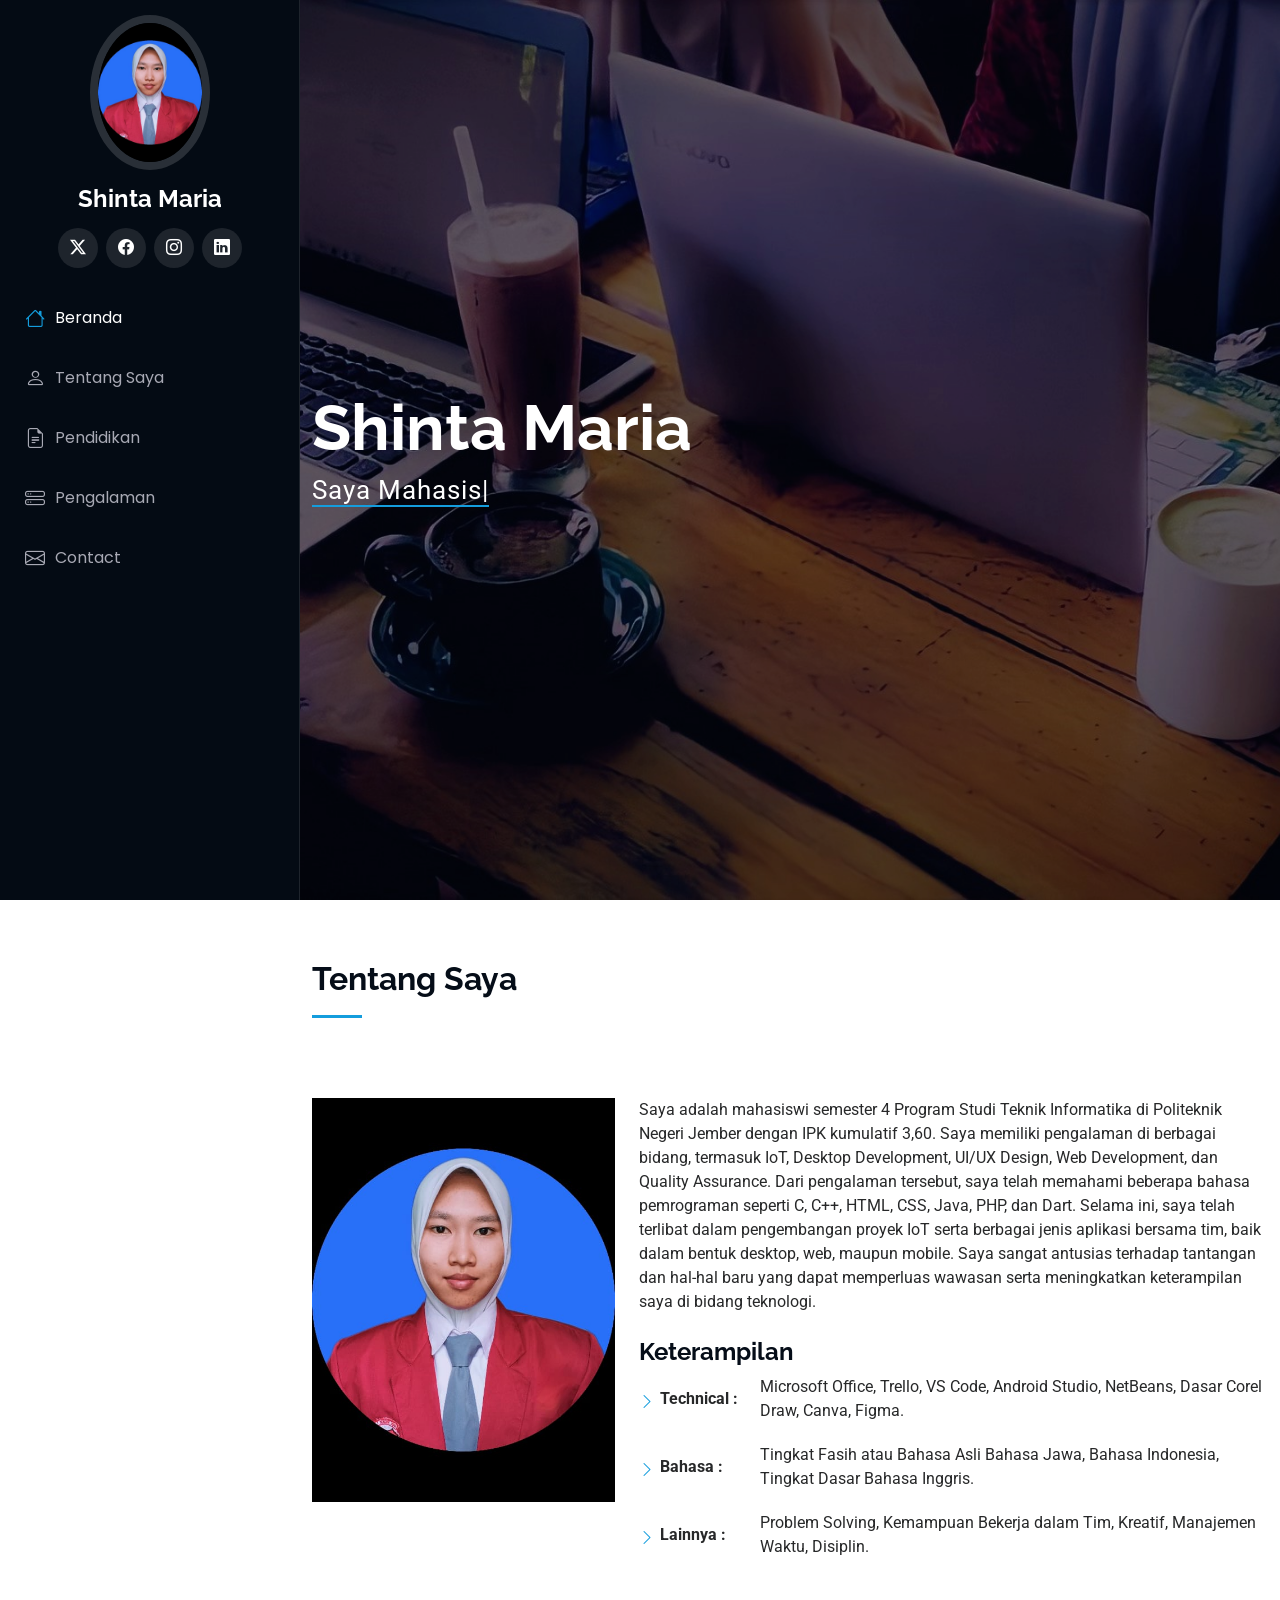
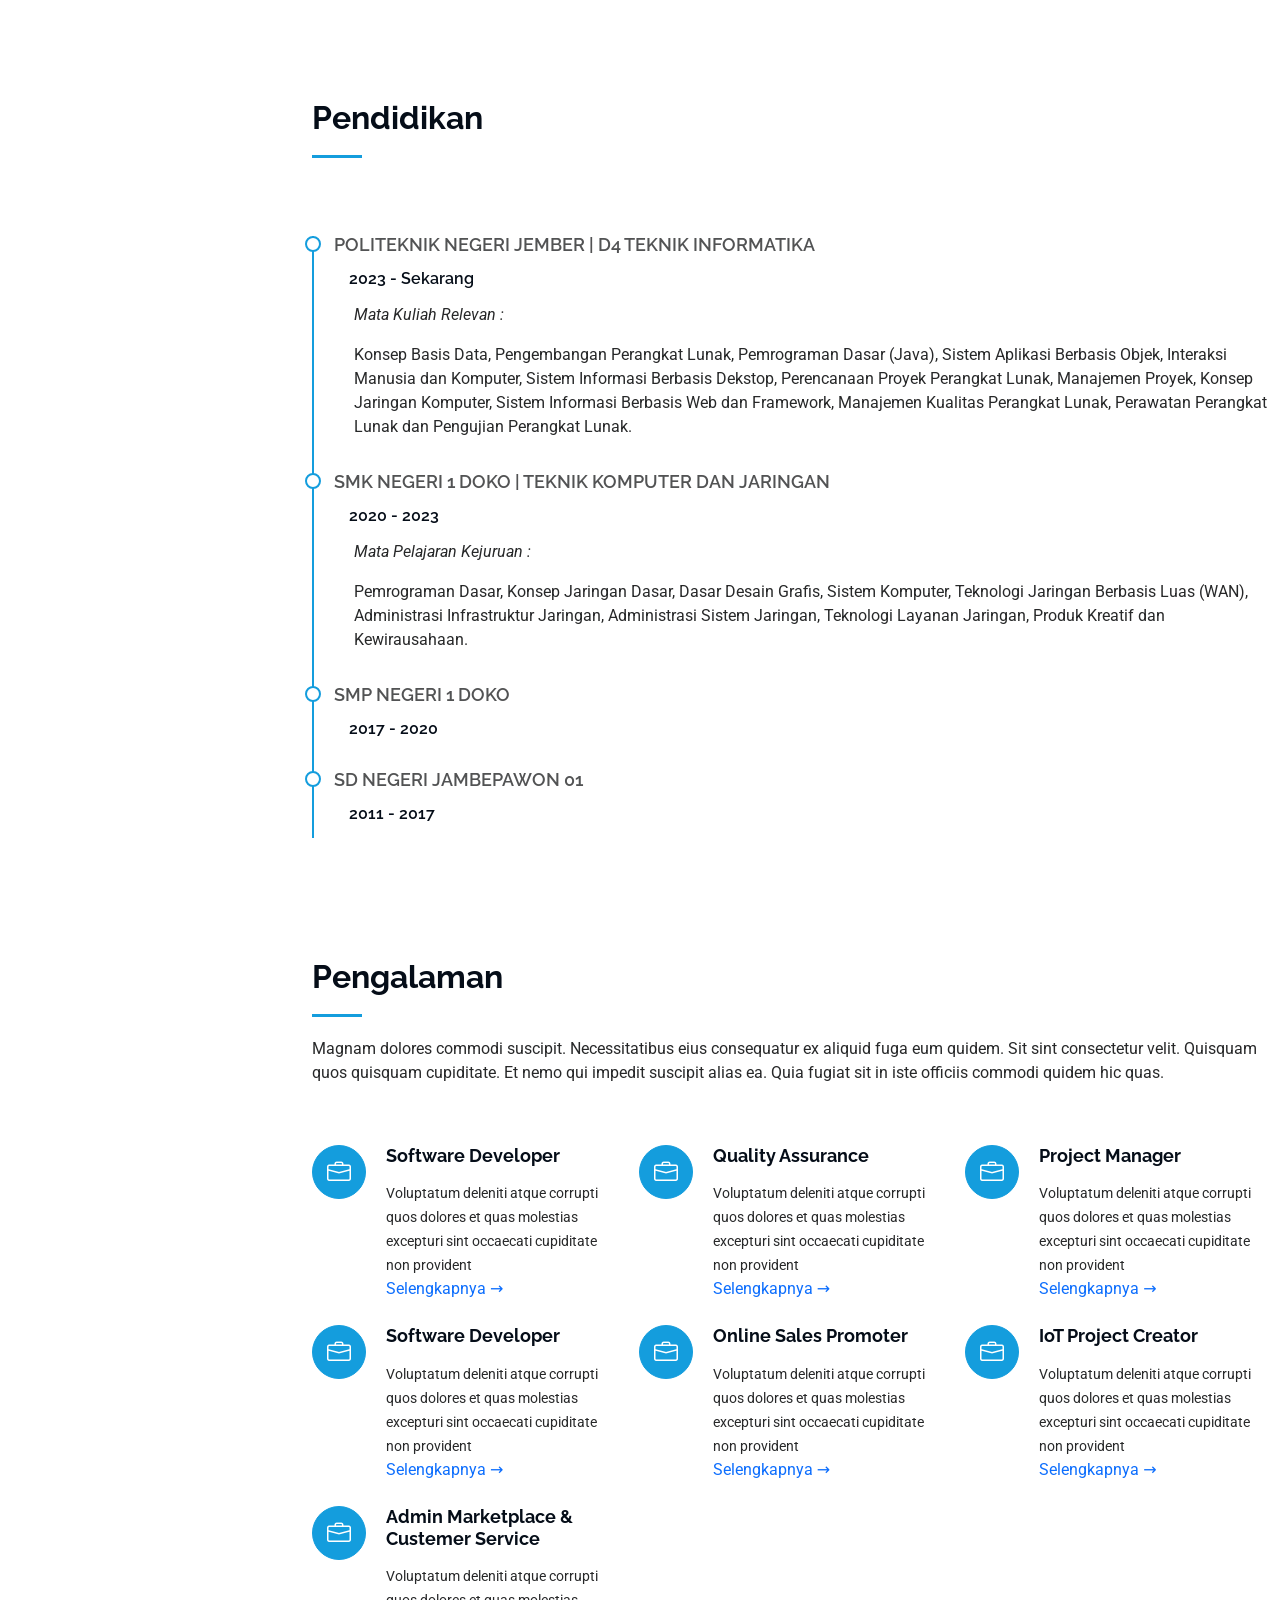
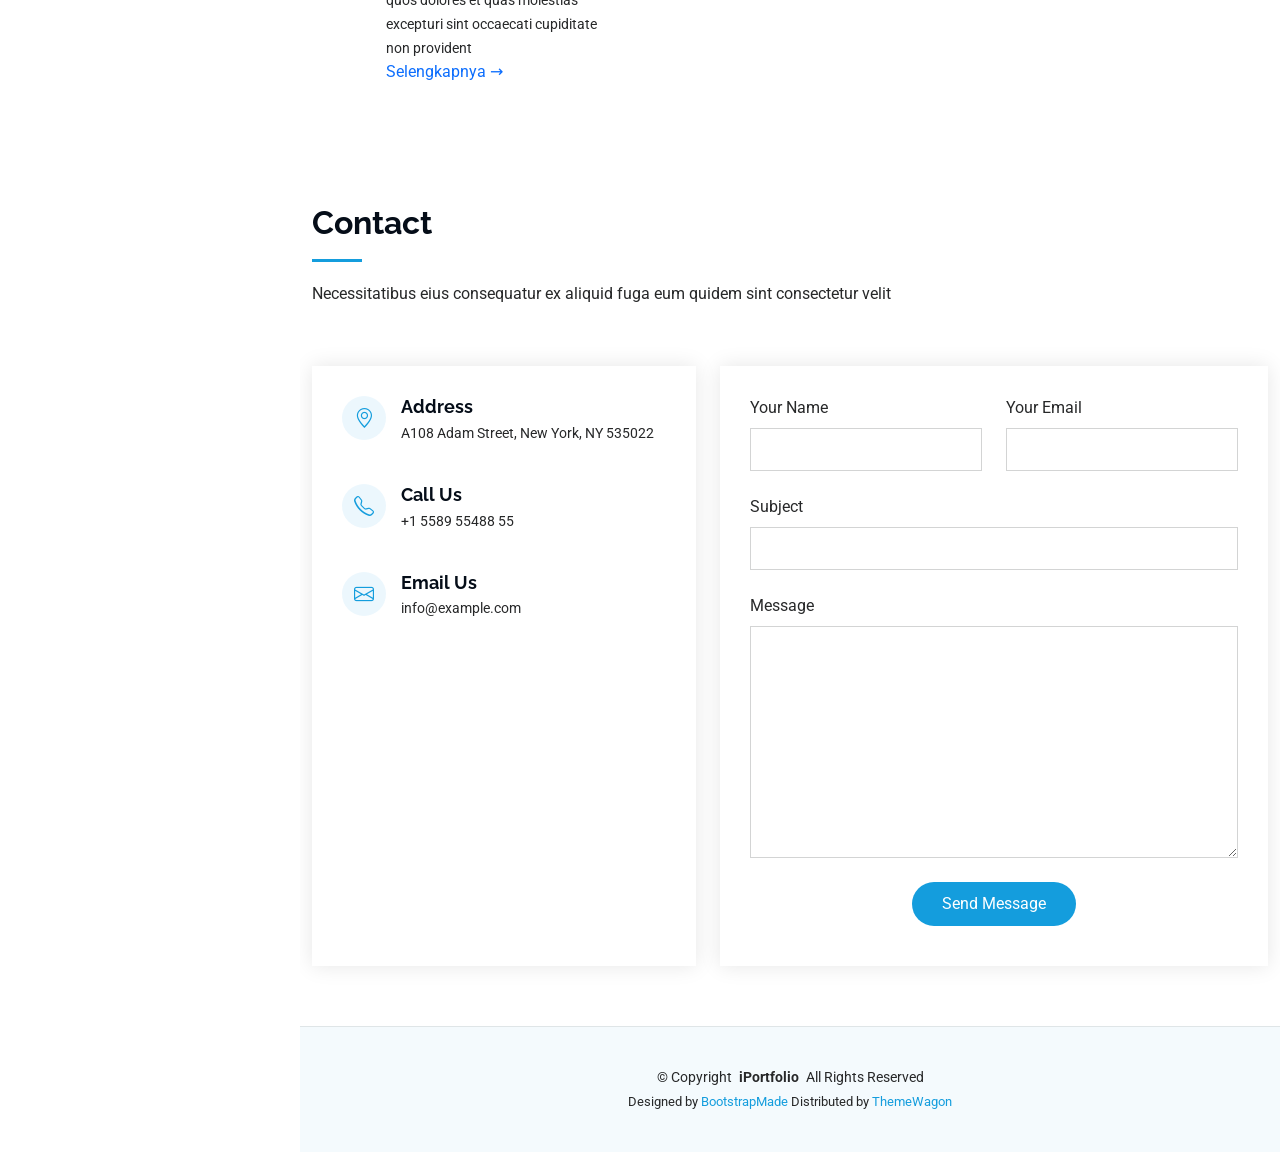
==== Portofolio_Shinta/index.html @ 15a9dd3b "1" ====
<!DOCTYPE html>
<html lang="en">

<head>
  <meta charset="utf-8">
  <meta content="width=device-width, initial-scale=1.0" name="viewport">
  <title>Index - iPortfolio Bootstrap Template</title>
  <meta content="" name="description">
  <meta content="" name="keywords">

  <!-- Favicons -->
  <link href="assets/img/favicon.png" rel="icon">
  <link href="assets/img/apple-touch-icon.png" rel="apple-touch-icon">

  <!-- Fonts -->
  <link href="https://fonts.googleapis.com" rel="preconnect">
  <link href="https://fonts.gstatic.com" rel="preconnect" crossorigin>
  <link href="https://fonts.googleapis.com/css2?family=Roboto:ital,wght@0,100;0,300;0,400;0,500;0,700;0,900;1,100;1,300;1,400;1,500;1,700;1,900&family=Poppins:ital,wght@0,100;0,200;0,300;0,400;0,500;0,600;0,700;0,800;0,900;1,100;1,200;1,300;1,400;1,500;1,600;1,700;1,800;1,900&family=Raleway:ital,wght@0,100;0,200;0,300;0,400;0,500;0,600;0,700;0,800;0,900;1,100;1,200;1,300;1,400;1,500;1,600;1,700;1,800;1,900&display=swap" rel="stylesheet">

  <!-- Vendor CSS Files -->
  <link href="assets/vendor/bootstrap/css/bootstrap.min.css" rel="stylesheet">
  <link href="assets/vendor/bootstrap-icons/bootstrap-icons.css" rel="stylesheet">
  <link href="assets/vendor/aos/aos.css" rel="stylesheet">
  <link href="assets/vendor/glightbox/css/glightbox.min.css" rel="stylesheet">
  <link href="assets/vendor/swiper/swiper-bundle.min.css" rel="stylesheet">

  <!-- Main CSS File -->
  <link href="assets/css/main.css" rel="stylesheet">

  <!-- =======================================================
  * Template Name: iPortfolio
  * Template URL: https://bootstrapmade.com/iportfolio-bootstrap-portfolio-websites-template/
  * Updated: Jun 29 2024 with Bootstrap v5.3.3
  * Author: BootstrapMade.com
  * License: https://bootstrapmade.com/license/
  ======================================================== -->
</head>

<body class="index-page">

  <header id="header" class="header dark-background d-flex flex-column">
    <i class="header-toggle d-xl-none bi bi-list"></i>

    <div class="profile-img">
      <img src="assets/img/profil.jpg" alt="" class="img-fluid rounded-circle">
    </div>

    <a href="index.html" class="logo d-flex align-items-center justify-content-center">
      <!-- Uncomment the line below if you also wish to use an image logo -->
      <!-- <img src="assets/img/logo.png" alt=""> -->
      <h1 class="sitename">Shinta Maria</h1>
    </a>

    <div class="social-links text-center">
      <a href="#" class="twitter"><i class="bi bi-twitter-x"></i></a>
      <a href="#" class="facebook"><i class="bi bi-facebook"></i></a>
      <a href="#" class="instagram"><i class="bi bi-instagram"></i></a>
      <!-- <a href="#" class="google-plus"><i class="bi bi-skype"></i></a> -->
      <a href="#" class="linkedin"><i class="bi bi-linkedin"></i></a>
    </div>

    <nav id="navmenu" class="navmenu">
      <ul>
        <li><a href="#hero" class="active"><i class="bi bi-house navicon"></i>Beranda</a></li>
        <li><a href="#about"><i class="bi bi-person navicon"></i> Tentang Saya</a></li>
        <li><a href="#resume"><i class="bi bi-file-earmark-text navicon"></i> Pendidikan</a></li>
        <li><a href="#services"><i class="bi bi-hdd-stack navicon"></i> Pengalaman</a></li>
        <li><a href="#contact"><i class="bi bi-envelope navicon"></i> Contact</a></li>
      </ul>
    </nav>

  </header>

  <main class="main">

    <!-- Hero Section -->
    <section id="hero" class="hero section dark-background">

      <img src="assets/img/hero-bg.jpg" alt="" data-aos="fade-in" class="">

      <div class="container" data-aos="fade-up" data-aos-delay="100">
        <h2>Shinta Maria</h2>
        <p><span class="typed" data-typed-items="Saya Mahasiswa Teknik Informatika, Politeknik Negeri Jember"></span><span class="typed-cursor typed-cursor--blink" aria-hidden="true"></span><span class="typed-cursor typed-cursor--blink" aria-hidden="true"></span></p>
      </div>

    </section><!-- /Hero Section -->

    <!-- About Section -->
    <section id="about" class="about section">

      <!-- Section Title -->
      <div class="container section-title" data-aos="fade-up">
        <h2>Tentang Saya</h2>
        <!-- <p>Magnam dolores commodi suscipit. Necessitatibus eius consequatur ex aliquid fuga eum quidem. Sit sint consectetur velit. Quisquam quos quisquam cupiditate. Et nemo qui impedit suscipit alias ea. Quia fugiat sit in iste officiis commodi quidem hic quas.</p> -->
      </div><!-- End Section Title -->

      <div class="container" data-aos="fade-up" data-aos-delay="100">

        <div class="row gy-4 justify-content-center">
          <div class="col-lg-4">
            <img src="assets/img/profil.jpg" class="img-fluid" alt="">
          </div>
          <div class="col-lg-8 content">
            
            
              Saya adalah mahasiswi semester 4 Program Studi Teknik Informatika di Politeknik Negeri Jember dengan IPK kumulatif 3,60. Saya memiliki pengalaman di berbagai bidang, termasuk IoT, Desktop Development, UI/UX Design, Web Development, dan Quality Assurance. Dari pengalaman tersebut, saya telah memahami beberapa bahasa pemrograman seperti C, C++, HTML, CSS, Java, PHP, dan Dart.  Selama ini, saya telah terlibat dalam pengembangan proyek IoT serta berbagai jenis aplikasi bersama tim, baik dalam bentuk desktop, web, maupun mobile. Saya sangat antusias terhadap tantangan dan hal-hal baru yang dapat memperluas wawasan serta meningkatkan keterampilan saya di bidang teknologi.
              <br>
              <br>
            <h2>Keterampilan</h2>
            <style>
              ul.skill-list {
                list-style: none;
                padding: 0;
              }
            
              ul.skill-list li {
                display: flex;
                align-items: flex-start;
                margin-bottom: 10px;
              }
            
              ul.skill-list li i {
                margin-right: 8px;
                margin-top: 4px;
                color: #007bff;
              }
            
              ul.skill-list li strong {
                min-width: 90px; /* lebar tetap agar rata */
                display: inline-block;
              }
            
              ul.skill-list li span {
                flex: 1;
              }
            </style>
            
            <div class="row">
              <div class="col-lg-12">
                <ul class="skill-list">
                  <li>
                    <i class="bi bi-chevron-right"></i>
                    <strong>Technical  :</strong>
                    <span>Microsoft Office, Trello, VS Code, Android Studio, NetBeans, Dasar Corel Draw, Canva, Figma.</span>
                  </li>
                  <li>
                    <i class="bi bi-chevron-right"></i>
                    <strong>Bahasa  :</strong>
                    <span>Tingkat Fasih atau Bahasa Asli Bahasa Jawa, Bahasa Indonesia, Tingkat Dasar Bahasa Inggris.</span>
                  </li>
                  <li>
                    <i class="bi bi-chevron-right"></i>
                    <strong>Lainnya  :</strong>
                    <span>Problem Solving, Kemampuan Bekerja dalam Tim, Kreatif, Manajemen Waktu, Disiplin.</span>
                  </li>
                </ul>
              </div>
            </div>
            
              <!-- <div class="col-lg-6">
                <ul>
                  <li><i class="bi bi-chevron-right"></i> <strong>Age:</strong> <span>30</span></li>
                  <li><i class="bi bi-chevron-right"></i> <strong>Degree:</strong> <span>Master</span></li>
                  <li><i class="bi bi-chevron-right"></i> <strong>Email:</strong> <span>email@example.com</span></li>
                  <li><i class="bi bi-chevron-right"></i> <strong>Freelance:</strong> <span>Available</span></li>
                </ul>
              </div>
            </div>
            <p class="py-3">
              Officiis eligendi itaque labore et dolorum mollitia officiis optio vero. Quisquam sunt adipisci omnis et ut. Nulla accusantium dolor incidunt officia tempore. Et eius omnis.
              Cupiditate ut dicta maxime officiis quidem quia. Sed et consectetur qui quia repellendus itaque neque.
            </p>
          </div>
        </div> -->

      </div>

    </section><!-- /About Section -->

    

    

    <!-- Resume Section -->
    <section id="resume" class="resume section">

      <!-- Section Title -->
      <div class="container section-title" data-aos="fade-up">
        <h2>Pendidikan</h2>
        <!-- <p>Magnam dolores commodi suscipit. Necessitatibus eius consequatur ex aliquid fuga eum quidem. Sit sint consectetur velit. Quisquam quos quisquam cupiditate. Et nemo qui impedit suscipit alias ea. Quia fugiat sit in iste officiis commodi quidem hic quas.</p> -->
      </div><!-- End Section Title -->

      <div class="container">

        <!-- <div class="row"> -->

          

          <div class="col-lg-12" data-aos="fade-up" data-aos-delay="200">
            <div class="resume-item">
              <h4>POLITEKNIK NEGERI JEMBER | D4 Teknik Informatika</h4>
              <h5>2023 - Sekarang</h5>
              <ul>
              <p><em>Mata Kuliah Relevan :  </em></p>
                <p>Konsep Basis Data, Pengembangan Perangkat Lunak, Pemrograman Dasar (Java), Sistem Aplikasi Berbasis Objek, Interaksi Manusia dan Komputer, Sistem Informasi Berbasis Dekstop, Perencanaan Proyek Perangkat Lunak, Manajemen Proyek, Konsep Jaringan Komputer, Sistem Informasi Berbasis Web dan Framework, Manajemen Kualitas Perangkat Lunak, Perawatan Perangkat Lunak dan Pengujian Perangkat Lunak.</p>
              </ul>
            </div><!-- Edn Resume Item -->

            <div class="resume-item">
              <h4>SMK NEGERI 1 DOKO | Teknik Komputer dan jaringan</h4>
              <h5>2020 - 2023</h5>
              <ul>
              <p><em>Mata Pelajaran Kejuruan : </em></p>
              
                <p>Pemrograman Dasar, Konsep Jaringan Dasar, Dasar Desain Grafis, Sistem Komputer, Teknologi Jaringan Berbasis Luas (WAN), Administrasi Infrastruktur Jaringan, Administrasi Sistem Jaringan, Teknologi Layanan Jaringan, Produk Kreatif dan Kewirausahaan.</p>
                
              </ul>
            </div><!-- Edn Resume Item -->

            <div class="resume-item">
              <h4>SMP NEGERI 1 DOKO</h4>
              <h5>2017 - 2020</h5>
              
            </div><!-- Edn Resume Item -->

            <div class="resume-item">
              <h4>SD NEGERI JAMBEPAWON 01</h4>
              <h5>2011 - 2017</h5>
              
            </div><!-- Edn Resume Item -->

          </div>

        </div>

      </div>

    </section><!-- /Resume Section -->


    <!-- Services Section -->
    <section id="services" class="services section">

      <!-- Section Title -->
      <div class="container section-title" data-aos="fade-up">
        <h2>Pengalaman</h2>
        <p>Magnam dolores commodi suscipit. Necessitatibus eius consequatur ex aliquid fuga eum quidem. Sit sint consectetur velit. Quisquam quos quisquam cupiditate. Et nemo qui impedit suscipit alias ea. Quia fugiat sit in iste officiis commodi quidem hic quas.</p>
      </div><!-- End Section Title -->

      <div class="container">

        <div class="row gy-4">

          <div class="col-lg-4 col-md-6 service-item d-flex" data-aos="fade-up" data-aos-delay="100">
            <div class="icon flex-shrink-0"><i class="bi bi-briefcase"></i></div>
            <div>
              <h4 class="title">Software Developer</h4>
              <p class="description">
                Voluptatum deleniti atque corrupti quos dolores et quas molestias excepturi sint occaecati cupiditate non provident
              </p>
              <a href="portfolio-details.html" class="read-more">Selengkapnya &rarr;</a>
            </div>
          </div>
          
          <!-- End Service Item -->

          <div class="col-lg-4 col-md-6 service-item d-flex" data-aos="fade-up" data-aos-delay="100">
            <div class="icon flex-shrink-0"><i class="bi bi-briefcase"></i></div>
            <div>
              <h4 class="title">Quality Assurance</h4>
              <p class="description">
                Voluptatum deleniti atque corrupti quos dolores et quas molestias excepturi sint occaecati cupiditate non provident
              </p>
              <a href="portfolio-details.html" class="read-more">Selengkapnya &rarr;</a>
            </div>
          </div><!-- End Service Item -->

          <div class="col-lg-4 col-md-6 service-item d-flex" data-aos="fade-up" data-aos-delay="100">
            <div class="icon flex-shrink-0"><i class="bi bi-briefcase"></i></div>
            <div>
              <h4 class="title">Project Manager </h4>
              <p class="description">
                Voluptatum deleniti atque corrupti quos dolores et quas molestias excepturi sint occaecati cupiditate non provident
              </p>
              <a href="portfolio-details.html" class="read-more">Selengkapnya &rarr;</a>
            </div>
          </div><!-- End Service Item -->

          <div class="col-lg-4 col-md-6 service-item d-flex" data-aos="fade-up" data-aos-delay="100">
            <div class="icon flex-shrink-0"><i class="bi bi-briefcase"></i></div>
            <div>
              <h4 class="title">Software Developer</h4>
              <p class="description">
                Voluptatum deleniti atque corrupti quos dolores et quas molestias excepturi sint occaecati cupiditate non provident
              </p>
              <a href="portfolio-details.html" class="read-more">Selengkapnya &rarr;</a>
            </div>
          </div><!-- End Service Item --><!-- End Service Item -->

          <div class="col-lg-4 col-md-6 service-item d-flex" data-aos="fade-up" data-aos-delay="100">
            <div class="icon flex-shrink-0"><i class="bi bi-briefcase"></i></div>
            <div>
              <h4 class="title">Online Sales Promoter</h4>
              <p class="description">
                Voluptatum deleniti atque corrupti quos dolores et quas molestias excepturi sint occaecati cupiditate non provident
              </p>
              <a href="portfolio-details.html" class="read-more">Selengkapnya &rarr;</a>
            </div>
          </div><!-- End Service Item -->

          <div class="col-lg-4 col-md-6 service-item d-flex" data-aos="fade-up" data-aos-delay="100">
            <div class="icon flex-shrink-0"><i class="bi bi-briefcase"></i></div>
            <div>
              <h4 class="title">IoT Project Creator </h4>
              <p class="description">
                Voluptatum deleniti atque corrupti quos dolores et quas molestias excepturi sint occaecati cupiditate non provident
              </p>
              <a href="portfolio-details.html" class="read-more">Selengkapnya &rarr;</a>
            </div>
          </div><!-- End Service Item -->

          <div class="col-lg-4 col-md-6 service-item d-flex" data-aos="fade-up" data-aos-delay="100">
            <div class="icon flex-shrink-0"><i class="bi bi-briefcase"></i></div>
            <div>
              <h4 class="title">Admin Marketplace & Custemer Service </h4>
              <p class="description">
                Voluptatum deleniti atque corrupti quos dolores et quas molestias excepturi sint occaecati cupiditate non provident
              </p>
              <a href="portfolio-details.html" class="read-more">Selengkapnya &rarr;</a>
            </div>
          </div><!-- End Service Item -->
          

        </div>

      </div>

    </section><!-- /Services Section -->

    

    <!-- Contact Section -->
    <section id="contact" class="contact section">

      <!-- Section Title -->
      <div class="container section-title" data-aos="fade-up">
        <h2>Contact</h2>
        <p>Necessitatibus eius consequatur ex aliquid fuga eum quidem sint consectetur velit</p>
      </div><!-- End Section Title -->

      <div class="container" data-aos="fade-up" data-aos-delay="100">

        <div class="row gy-4">

          <div class="col-lg-5">

            <div class="info-wrap">
              <div class="info-item d-flex" data-aos="fade-up" data-aos-delay="200">
                <i class="bi bi-geo-alt flex-shrink-0"></i>
                <div>
                  <h3>Address</h3>
                  <p>A108 Adam Street, New York, NY 535022</p>
                </div>
              </div><!-- End Info Item -->

              <div class="info-item d-flex" data-aos="fade-up" data-aos-delay="300">
                <i class="bi bi-telephone flex-shrink-0"></i>
                <div>
                  <h3>Call Us</h3>
                  <p>+1 5589 55488 55</p>
                </div>
              </div><!-- End Info Item -->

              <div class="info-item d-flex" data-aos="fade-up" data-aos-delay="400">
                <i class="bi bi-envelope flex-shrink-0"></i>
                <div>
                  <h3>Email Us</h3>
                  <p>info@example.com</p>
                </div>
              </div><!-- End Info Item -->

              <iframe src="https://www.google.com/maps/embed?pb=!1m14!1m8!1m3!1d48389.78314118045!2d-74.006138!3d40.710059!3m2!1i1024!2i768!4f13.1!3m3!1m2!1s0x89c25a22a3bda30d%3A0xb89d1fe6bc499443!2sDowntown%20Conference%20Center!5e0!3m2!1sen!2sus!4v1676961268712!5m2!1sen!2sus" frameborder="0" style="border:0; width: 100%; height: 270px;" allowfullscreen="" loading="lazy" referrerpolicy="no-referrer-when-downgrade"></iframe>
            </div>
          </div>

          <div class="col-lg-7">
            <form action="forms/contact.php" method="post" class="php-email-form" data-aos="fade-up" data-aos-delay="200">
              <div class="row gy-4">

                <div class="col-md-6">
                  <label for="name-field" class="pb-2">Your Name</label>
                  <input type="text" name="name" id="name-field" class="form-control" required="">
                </div>

                <div class="col-md-6">
                  <label for="email-field" class="pb-2">Your Email</label>
                  <input type="email" class="form-control" name="email" id="email-field" required="">
                </div>

                <div class="col-md-12">
                  <label for="subject-field" class="pb-2">Subject</label>
                  <input type="text" class="form-control" name="subject" id="subject-field" required="">
                </div>

                <div class="col-md-12">
                  <label for="message-field" class="pb-2">Message</label>
                  <textarea class="form-control" name="message" rows="10" id="message-field" required=""></textarea>
                </div>

                <div class="col-md-12 text-center">
                  <div class="loading">Loading</div>
                  <div class="error-message"></div>
                  <div class="sent-message">Your message has been sent. Thank you!</div>

                  <button type="submit">Send Message</button>
                </div>

              </div>
            </form>
          </div><!-- End Contact Form -->

        </div>

      </div>

    </section><!-- /Contact Section -->

  </main>

  <footer id="footer" class="footer position-relative light-background">

    <div class="container">
      <div class="copyright text-center ">
        <p>© <span>Copyright</span> <strong class="px-1 sitename">iPortfolio</strong> <span>All Rights Reserved</span></p>
      </div>
      <div class="credits">
        <!-- All the links in the footer should remain intact. -->
        <!-- You can delete the links only if you've purchased the pro version. -->
        <!-- Licensing information: https://bootstrapmade.com/license/ -->
        <!-- Purchase the pro version with working PHP/AJAX contact form: [buy-url] -->
        Designed by <a href="https://bootstrapmade.com/">BootstrapMade</a> Distributed by <a href="https://themewagon.com">ThemeWagon</a>
      </div>
    </div>

  </footer>

  <!-- Scroll Top -->
  <a href="#" id="scroll-top" class="scroll-top d-flex align-items-center justify-content-center"><i class="bi bi-arrow-up-short"></i></a>

  <!-- Preloader -->
  <div id="preloader"></div>

  <!-- Vendor JS Files -->
  <script src="assets/vendor/bootstrap/js/bootstrap.bundle.min.js"></script>
  <script src="assets/vendor/php-email-form/validate.js"></script>
  <script src="assets/vendor/aos/aos.js"></script>
  <script src="assets/vendor/typed.js/typed.umd.js"></script>
  <script src="assets/vendor/purecounter/purecounter_vanilla.js"></script>
  <script src="assets/vendor/waypoints/noframework.waypoints.js"></script>
  <script src="assets/vendor/glightbox/js/glightbox.min.js"></script>
  <script src="assets/vendor/imagesloaded/imagesloaded.pkgd.min.js"></script>
  <script src="assets/vendor/isotope-layout/isotope.pkgd.min.js"></script>
  <script src="assets/vendor/swiper/swiper-bundle.min.js"></script>

  <!-- Main JS File -->
  <script src="assets/js/main.js"></script>

</body>

</html>
---- Portofolio_Shinta/assets/css/main.css ----
/**
* Template Name: iPortfolio
* Template URL: https://bootstrapmade.com/iportfolio-bootstrap-portfolio-websites-template/
* Updated: Jun 29 2024 with Bootstrap v5.3.3
* Author: BootstrapMade.com
* License: https://bootstrapmade.com/license/
*/

/*--------------------------------------------------------------
# Font & Color Variables
# Help: https://bootstrapmade.com/color-system/
--------------------------------------------------------------*/
/* Fonts */
:root {
  --default-font: "Roboto",  system-ui, -apple-system, "Segoe UI", Roboto, "Helvetica Neue", Arial, "Noto Sans", "Liberation Sans", sans-serif, "Apple Color Emoji", "Segoe UI Emoji", "Segoe UI Symbol", "Noto Color Emoji";
  --heading-font: "Raleway",  sans-serif;
  --nav-font: "Poppins",  sans-serif;
}

/* Global Colors - The following color variables are used throughout the website. Updating them here will change the color scheme of the entire website */
:root { 
  --background-color: #ffffff; /* Background color for the entire website, including individual sections */
  --default-color: #272829; /* Default color used for the majority of the text content across the entire website */
  --heading-color: #050d18; /* Color for headings, subheadings and title throughout the website */
  --accent-color: #149ddd; /* Accent color that represents your brand on the website. It's used for buttons, links, and other elements that need to stand out */
  --surface-color: #ffffff; /* The surface color is used as a background of boxed elements within sections, such as cards, icon boxes, or other elements that require a visual separation from the global background. */
  --contrast-color: #ffffff; /* Contrast color for text, ensuring readability against backgrounds of accent, heading, or default colors. */
}

/* Nav Menu Colors - The following color variables are used specifically for the navigation menu. They are separate from the global colors to allow for more customization options */
:root {
  --nav-color: #a8a9b4;  /* The default color of the main navmenu links */
  --nav-hover-color: #ffffff; /* Applied to main navmenu links when they are hovered over or active */
  --nav-mobile-background-color: #040b14; /* Used as the background color for mobile navigation menu */
  --nav-dropdown-background-color: #040b14; /* Used as the background color for dropdown items that appear when hovering over primary navigation items */
  --nav-dropdown-color: #a8a9b4; /* Used for navigation links of the dropdown items in the navigation menu. */
  --nav-dropdown-hover-color: #ffffff; /* Similar to --nav-hover-color, this color is applied to dropdown navigation links when they are hovered over. */
}

/* Color Presets - These classes override global colors when applied to any section or element, providing reuse of the sam color scheme. */

.light-background {
  --background-color: #f4fafd;
  --surface-color: #ffffff;
}

.dark-background {
  --background-color: #040b14;
  --default-color: #ffffff;
  --heading-color: #ffffff;
  --surface-color: #151f2b;
  --contrast-color: #ffffff;
}

/* Smooth scroll */
:root {
  scroll-behavior: smooth;
}

/*--------------------------------------------------------------
# General Styling & Shared Classes
--------------------------------------------------------------*/
body {
  color: var(--default-color);
  background-color: var(--background-color);
  font-family: var(--default-font);
}

a {
  color: var(--accent-color);
  text-decoration: none;
  transition: 0.3s;
}

a:hover {
  color: color-mix(in srgb, var(--accent-color), transparent 25%);
  text-decoration: none;
}

h1,
h2,
h3,
h4,
h5,
h6 {
  color: var(--heading-color);
  font-family: var(--heading-font);
}

/* PHP Email Form Messages
------------------------------*/
.php-email-form .error-message {
  display: none;
  background: #df1529;
  color: #ffffff;
  text-align: left;
  padding: 15px;
  margin-bottom: 24px;
  font-weight: 600;
}

.php-email-form .sent-message {
  display: none;
  color: #ffffff;
  background: #059652;
  text-align: center;
  padding: 15px;
  margin-bottom: 24px;
  font-weight: 600;
}

.php-email-form .loading {
  display: none;
  background: var(--surface-color);
  text-align: center;
  padding: 15px;
  margin-bottom: 24px;
}

.php-email-form .loading:before {
  content: "";
  display: inline-block;
  border-radius: 50%;
  width: 24px;
  height: 24px;
  margin: 0 10px -6px 0;
  border: 3px solid var(--accent-color);
  border-top-color: var(--surface-color);
  animation: php-email-form-loading 1s linear infinite;
}

@keyframes php-email-form-loading {
  0% {
    transform: rotate(0deg);
  }

  100% {
    transform: rotate(360deg);
  }
}

/*--------------------------------------------------------------
# Global Header
--------------------------------------------------------------*/
.header {
  color: var(--default-color);
  background-color: var(--background-color);
  position: fixed;
  top: 0;
  left: 0;
  bottom: 0;
  padding: 0 15px;
  width: 300px;
  transition: all ease-in-out 0.3s;
  overflow-y: auto;
  z-index: 997;
  border-right: 1px solid color-mix(in srgb, var(--default-color), transparent 90%);
}

.header .profile-img img {
  margin: 15px auto;
  display: block;
  width: 120px;
  border: 8px solid color-mix(in srgb, var(--default-color), transparent 85%);
}

.header .logo {
  line-height: 1;
  margin-bottom: 15px;
}

.header .logo img {
  max-height: 32px;
  margin-right: 8px;
}

.header .logo h1 {
  font-size: 24px;
  margin: 0;
  font-weight: 700;
  color: var(--heading-color);
}

.header .social-links {
  margin: 0 0 20px 0;
}

.header .social-links a {
  font-size: 16px;
  display: inline-flex;
  align-items: center;
  justify-content: center;
  background: color-mix(in srgb, var(--default-color), transparent 90%);
  color: var(--default-color);
  margin: 0 2px;
  border-radius: 50%;
  text-align: center;
  width: 40px;
  height: 40px;
  transition: 0.3s;
}

.header .social-links a:hover {
  color: var(--contrast-color);
  background: var(--accent-color);
}

@media (min-width: 1200px) {

  .header~main,
  .header~#footer {
    margin-left: 300px;
  }
}

@media (max-width: 1199px) {
  .header {
    left: -100%;
  }
}

.header.header-show {
  left: 0;
}

.header .header-toggle {
  color: var(--contrast-color);
  background-color: var(--accent-color);
  font-size: 22px;
  display: flex;
  align-items: center;
  justify-content: center;
  width: 40px;
  height: 40px;
  border-radius: 50%;
  cursor: pointer;
  position: fixed;
  top: 15px;
  right: 15px;
  z-index: 9999;
  transition: background-color 0.3s;
}

.header .header-toggle:hover {
  color: var(--contrast-color);
  background-color: color-mix(in srgb, var(--accent-color) 90%, white 15%);
}

/*--------------------------------------------------------------
# Navigation Menu
--------------------------------------------------------------*/
.mobile-nav-toggle {
  display: none;
}

.navmenu {
  padding: 0;
  z-index: 9997;
}

.navmenu ul {
  list-style: none;
  padding: 0 0 20px 0;
  margin: 0;
}

.navmenu a,
.navmenu a:focus {
  color: var(--nav-color);
  padding: 15px 10px;
  font-family: var(--nav-font);
  font-size: 16px;
  font-weight: 400;
  display: flex;
  align-items: center;
  white-space: nowrap;
  transition: 0.3s;
  width: 100%;
}

.navmenu a .navicon,
.navmenu a:focus .navicon {
  font-size: 20px;
  margin-right: 10px;
}

.navmenu a .toggle-dropdown,
.navmenu a:focus .toggle-dropdown {
  font-size: 12px;
  line-height: 0;
  margin-left: auto;
  width: 30px;
  height: 30px;
  display: flex;
  align-items: center;
  justify-content: center;
  border-radius: 50%;
  transition: 0.3s;
  flex-shrink: 0;
  background-color: color-mix(in srgb, var(--accent-color), transparent 90%);
}

.navmenu a .toggle-dropdown:hover,
.navmenu a:focus .toggle-dropdown:hover {
  background-color: var(--accent-color);
  color: var(--contrast-color);
}

.navmenu a:hover,
.navmenu .active,
.navmenu .active:focus {
  color: var(--nav-hover-color);
}

.navmenu a:hover .navicon,
.navmenu .active .navicon,
.navmenu .active:focus .navicon {
  color: var(--accent-color);
}

.navmenu .active .toggle-dropdown,
.navmenu .active:focus .toggle-dropdown {
  background-color: var(--accent-color);
  color: var(--contrast-color);
  transform: rotate(180deg);
}

.navmenu .dropdown {
  display: block;
}

.navmenu .dropdown a,
.navmenu .dropdown a:focus {
  color: --nav-dropdown-color;
}

.navmenu .dropdown a:hover,
.navmenu .dropdown .active,
.navmenu .dropdown .active:focus {
  color: var(--nav-dropdown-hover-color);
}

.navmenu .dropdown ul {
  position: static;
  display: none;
  z-index: 99;
  padding: 5px 10px;
  margin: 5px 10px;
  background-color: var(--nav-dropdown-background-color);
  border: 1px solid color-mix(in srgb, var(--default-color), transparent 90%);
  box-shadow: none;
  transition: all 0.5s ease-in-out;
}

.navmenu .dropdown ul ul {
  background-color: rgba(33, 37, 41, 0.1);
}

.navmenu .dropdown>.dropdown-active {
  display: block;
  background-color: rgba(33, 37, 41, 0.03);
}

/*--------------------------------------------------------------
# Global Footer
--------------------------------------------------------------*/
.footer {
  color: var(--default-color);
  background-color: var(--background-color);
  font-size: 14px;
  padding: 40px 0;
  position: relative;
  border-top: 1px solid color-mix(in srgb, var(--default-color), transparent 90%);
}

.footer .copyright p {
  margin-bottom: 0;
}

.footer .credits {
  margin-top: 4px;
  font-size: 13px;
  text-align: center;
}

/*--------------------------------------------------------------
# Preloader
--------------------------------------------------------------*/
#preloader {
  position: fixed;
  inset: 0;
  z-index: 999999;
  overflow: hidden;
  background: var(--background-color);
  transition: all 0.6s ease-out;
}

#preloader:before {
  content: "";
  position: fixed;
  top: calc(50% - 30px);
  left: calc(50% - 30px);
  border: 6px solid #ffffff;
  border-color: var(--accent-color) transparent var(--accent-color) transparent;
  border-radius: 50%;
  width: 60px;
  height: 60px;
  animation: animate-preloader 1.5s linear infinite;
}

@keyframes animate-preloader {
  0% {
    transform: rotate(0deg);
  }

  100% {
    transform: rotate(360deg);
  }
}

/*--------------------------------------------------------------
# Scroll Top Button
--------------------------------------------------------------*/
.scroll-top {
  position: fixed;
  visibility: hidden;
  opacity: 0;
  right: 15px;
  bottom: -15px;
  z-index: 99999;
  background-color: var(--accent-color);
  width: 44px;
  height: 44px;
  border-radius: 50px;
  transition: all 0.4s;
}

.scroll-top i {
  font-size: 24px;
  color: var(--contrast-color);
  line-height: 0;
}

.scroll-top:hover {
  background-color: color-mix(in srgb, var(--accent-color), transparent 20%);
  color: var(--contrast-color);
}

.scroll-top.active {
  visibility: visible;
  opacity: 1;
  bottom: 15px;
}

/*--------------------------------------------------------------
# Disable aos animation delay on mobile devices
--------------------------------------------------------------*/
@media screen and (max-width: 768px) {
  [data-aos-delay] {
    transition-delay: 0 !important;
  }
}

/*--------------------------------------------------------------
# Global Page Titles & Breadcrumbs
--------------------------------------------------------------*/
.page-title {
  color: var(--default-color);
  background-color: var(--background-color);
  padding: 25px 0;
  position: relative;
}

.page-title h1 {
  font-size: 24px;
  font-weight: 700;
}

.page-title .breadcrumbs ol {
  display: flex;
  flex-wrap: wrap;
  list-style: none;
  padding: 0;
  margin: 0;
  font-size: 14px;
  font-weight: 400;
}

.page-title .breadcrumbs ol li+li {
  padding-left: 10px;
}

.page-title .breadcrumbs ol li+li::before {
  content: "/";
  display: inline-block;
  padding-right: 10px;
  color: color-mix(in srgb, var(--default-color), transparent 70%);
}

/*--------------------------------------------------------------
# Global Sections
--------------------------------------------------------------*/
section,
.section {
  color: var(--default-color);
  background-color: var(--background-color);
  padding: 60px 0;
  overflow: clip;
}

/*--------------------------------------------------------------
# Global Section Titles
--------------------------------------------------------------*/
.section-title {
  padding-bottom: 60px;
  position: relative;
}

.section-title h2 {
  font-size: 32px;
  font-weight: 700;
  margin-bottom: 20px;
  padding-bottom: 20px;
  position: relative;
}

.section-title h2:after {
  content: "";
  position: absolute;
  display: block;
  width: 50px;
  height: 3px;
  background: var(--accent-color);
  left: 0;
  bottom: 0;
}

.section-title p {
  margin-bottom: 0;
}

/*--------------------------------------------------------------
# Hero Section
--------------------------------------------------------------*/
.hero {
  width: 100%;
  min-height: 100vh;
  position: relative;
  padding: 80px 0;
  display: flex;
  align-items: center;
  justify-content: center;
}

.hero img {
  position: absolute;
  inset: 0;
  display: block;
  width: 100%;
  height: 100%;
  object-fit: cover;
  z-index: 1;
}

.hero:before {
  content: "";
  background: color-mix(in srgb, var(--background-color), transparent 70%);
  position: absolute;
  inset: 0;
  z-index: 2;
}

.hero .container {
  position: relative;
  z-index: 3;
}

.hero h2 {
  margin: 0;
  font-size: 64px;
  font-weight: 700;
}

.hero p {
  margin: 5px 0 0 0;
  font-size: 26px;
}

.hero p span {
  letter-spacing: 1px;
  border-bottom: 2px solid var(--accent-color);
}

.hero .social-links {
  margin-top: 25px;
}

.hero .social-links a {
  font-size: 24px;
  display: inline-block;
  color: color-mix(in srgb, var(--default-color), transparent 50%);
  line-height: 1;
  margin-right: 20px;
  transition: 0.3s;
}

.hero .social-links a:hover {
  color: var(--accent-color);
}

@media (max-width: 768px) {
  .hero h2 {
    font-size: 32px;
  }

  .hero p {
    font-size: 20px;
  }
}

/*--------------------------------------------------------------
# About Section
--------------------------------------------------------------*/
.about .content h2 {
  font-weight: 700;
  font-size: 24px;
}

.about .content ul {
  list-style: none;
  padding: 0;
}

.about .content ul li {
  margin-bottom: 20px;
  display: flex;
  align-items: center;
}

.about .content ul strong {
  margin-right: 10px;
}

.about .content ul i {
  font-size: 16px;
  margin-right: 5px;
  color: var(--accent-color);
  line-height: 0;
}

/*--------------------------------------------------------------
# Stats Section
--------------------------------------------------------------*/
.stats .stats-item {
  padding: 30px;
  width: 100%;
}

.stats .stats-item i {
  color: var(--accent-color);
  display: block;
  font-size: 44px;
  float: left;
  line-height: 0;
}

.stats .stats-item .purecounter {
  color: var(--heading-color);
  font-size: 48px;
  line-height: 40px;
  display: block;
  font-weight: 700;
  margin-left: 60px;
}

.stats .stats-item p {
  color: color-mix(in srgb, var(--default-color), transparent 40%);
  padding: 15px 0 0 0;
  margin: 0 0 0 60px;
  font-family: var(--heading-font);
  font-size: 14px;
}

/*--------------------------------------------------------------
# Skills Section
--------------------------------------------------------------*/
.skills .progress {
  height: 60px;
  display: block;
  background: none;
  border-radius: 0;
}

.skills .progress .skill {
  color: var(--heading-color);
  padding: 0;
  margin: 0 0 6px 0;
  text-transform: uppercase;
  display: block;
  font-weight: 600;
  font-family: var(--heading-font);
}

.skills .progress .skill .val {
  float: right;
  font-style: normal;
}

.skills .progress-bar-wrap {
  background: color-mix(in srgb, var(--default-color), transparent 90%);
  height: 10px;
}

.skills .progress-bar {
  width: 1px;
  height: 10px;
  transition: 0.9s;
  background-color: var(--accent-color);
}

/*--------------------------------------------------------------
# Resume Section
--------------------------------------------------------------*/
.resume .resume-title {
  color: var(--heading-color);
  font-size: 26px;
  font-weight: 700;
  margin-top: 20px;
  margin-bottom: 20px;
}

.resume .resume-item {
  padding: 0 0 20px 20px;
  margin-top: -2px;
  border-left: 2px solid var(--accent-color);
  position: relative;
}

.resume .resume-item h4 {
  line-height: 18px;
  font-size: 18px;
  font-weight: 600;
  text-transform: uppercase;
  color: color-mix(in srgb, var(--default-color), transparent 20%);
  margin-bottom: 10px;
}

.resume .resume-item h5 {
  font-size: 16px;
  padding: 5px 15px;
  display: inline-block;
  font-weight: 600;
  margin-bottom: 10px;
}

.resume .resume-item ul {
  padding-left: 20px;
}

.resume .resume-item ul li {
  padding-bottom: 10px;
}

.resume .resume-item:last-child {
  padding-bottom: 0;
}

.resume .resume-item::before {
  content: "";
  position: absolute;
  width: 16px;
  height: 16px;
  border-radius: 50px;
  left: -9px;
  top: 0;
  background: var(--background-color);
  border: 2px solid var(--accent-color);
}

/*--------------------------------------------------------------
# Portfolio Section
--------------------------------------------------------------*/
.portfolio .portfolio-filters {
  padding: 0;
  margin: 0 auto 20px auto;
  list-style: none;
  text-align: center;
}

.portfolio .portfolio-filters li {
  cursor: pointer;
  display: inline-block;
  padding: 0;
  font-size: 14px;
  font-weight: 400;
  margin: 0 10px;
  line-height: 1;
  text-transform: uppercase;
  margin-bottom: 10px;
  transition: all 0.3s ease-in-out;
}

.portfolio .portfolio-filters li:hover,
.portfolio .portfolio-filters li.filter-active {
  color: var(--accent-color);
}

.portfolio .portfolio-filters li:first-child {
  margin-left: 0;
}

.portfolio .portfolio-filters li:last-child {
  margin-right: 0;
}

@media (max-width: 575px) {
  .portfolio .portfolio-filters li {
    font-size: 14px;
    margin: 0 5px;
  }
}

.portfolio .portfolio-content {
  position: relative;
  overflow: hidden;
}

.portfolio .portfolio-content img {
  transition: 0.3s;
}

.portfolio .portfolio-content .portfolio-info {
  opacity: 0;
  position: absolute;
  inset: 0;
  z-index: 3;
  transition: all ease-in-out 0.3s;
  background: rgba(0, 0, 0, 0.6);
  padding: 15px;
}

.portfolio .portfolio-content .portfolio-info h4 {
  font-size: 14px;
  padding: 5px 10px;
  font-weight: 400;
  color: #ffffff;
  display: inline-block;
  background-color: var(--accent-color);
}

.portfolio .portfolio-content .portfolio-info p {
  position: absolute;
  bottom: 10px;
  text-align: center;
  display: inline-block;
  left: 0;
  right: 0;
  font-size: 16px;
  font-weight: 600;
  color: rgba(255, 255, 255, 0.8);
}

.portfolio .portfolio-content .portfolio-info .preview-link,
.portfolio .portfolio-content .portfolio-info .details-link {
  position: absolute;
  left: calc(50% - 40px);
  font-size: 26px;
  top: calc(50% - 14px);
  color: #fff;
  transition: 0.3s;
  line-height: 1.2;
}

.portfolio .portfolio-content .portfolio-info .preview-link:hover,
.portfolio .portfolio-content .portfolio-info .details-link:hover {
  color: var(--accent-color);
}

.portfolio .portfolio-content .portfolio-info .details-link {
  left: 50%;
  font-size: 34px;
  line-height: 0;
}

.portfolio .portfolio-content:hover .portfolio-info {
  opacity: 1;
}

.portfolio .portfolio-content:hover img {
  transform: scale(1.1);
}

/*--------------------------------------------------------------
# Services Section
--------------------------------------------------------------*/
.services .service-item {
  position: relative;
}

.services .service-item .icon {
  background: var(--accent-color);
  display: flex;
  align-items: center;
  justify-content: center;
  width: 54px;
  height: 54px;
  border-radius: 50%;
  transition: 0.5s;
  border: 1px solid var(--accent-color);
  margin-right: 20px;
}

.services .service-item .icon i {
  color: var(--contrast-color);
  font-size: 24px;
  line-height: 0;
}

.services .service-item:hover .icon {
  background: var(--surface-color);
}

.services .service-item:hover .icon i {
  color: var(--accent-color);
}

.services .service-item .title {
  font-weight: 700;
  margin-bottom: 15px;
  font-size: 18px;
}

.services .service-item .title a {
  color: var(--heading-color);
}

.services .service-item .title a:hover {
  color: var(--accent-color);
}

.services .service-item .description {
  line-height: 24px;
  font-size: 14px;
}

/*--------------------------------------------------------------
# Testimonials Section
--------------------------------------------------------------*/
.testimonials .testimonials-carousel,
.testimonials .testimonials-slider {
  overflow: hidden;
}

.testimonials .testimonial-item {
  box-sizing: content-box;
  text-align: center;
  min-height: 320px;
}

.testimonials .testimonial-item .testimonial-img {
  width: 90px;
  border-radius: 50%;
  margin: 0 auto;
}

.testimonials .testimonial-item h3 {
  font-size: 18px;
  font-weight: bold;
  margin: 10px 0 5px 0;
}

.testimonials .testimonial-item h4 {
  font-size: 14px;
  color: color-mix(in srgb, var(--default-color), transparent 20%);
  margin: 0;
}

.testimonials .testimonial-item .quote-icon-left,
.testimonials .testimonial-item .quote-icon-right {
  color: color-mix(in srgb, var(--accent-color), transparent 40%);
  font-size: 26px;
  line-height: 0;
}

.testimonials .testimonial-item .quote-icon-left {
  display: inline-block;
  left: -5px;
  position: relative;
}

.testimonials .testimonial-item .quote-icon-right {
  display: inline-block;
  right: -5px;
  position: relative;
  top: 10px;
  transform: scale(-1, -1);
}

.testimonials .testimonial-item p {
  font-style: italic;
  margin: 0 15px 15px 15px;
  padding: 20px;
  background-color: var(--surface-color);
  position: relative;
  margin-bottom: 35px;
  border-radius: 6px;
  box-shadow: 0px 2px 15px rgba(0, 0, 0, 0.1);
}

.testimonials .testimonial-item p::after {
  content: "";
  width: 0;
  height: 0;
  border-top: 20px solid var(--surface-color);
  border-right: 20px solid transparent;
  border-left: 20px solid transparent;
  position: absolute;
  bottom: -20px;
  left: calc(50% - 20px);
}

.testimonials .swiper-wrapper {
  height: auto;
}

.testimonials .swiper-pagination {
  margin-top: 40px;
  position: relative;
}

.testimonials .swiper-pagination .swiper-pagination-bullet {
  width: 12px;
  height: 12px;
  background-color: var(--background-color);
  opacity: 1;
  border: 1px solid var(--accent-color);
}

.testimonials .swiper-pagination .swiper-pagination-bullet-active {
  background-color: var(--accent-color);
}

/*--------------------------------------------------------------
# Contact Section
--------------------------------------------------------------*/
.contact .info-wrap {
  background-color: var(--surface-color);
  box-shadow: 0px 0px 20px rgba(0, 0, 0, 0.1);
  padding: 30px;
}

@media (max-width: 575px) {
  .contact .info-wrap {
    padding: 20px;
  }
}

.contact .info-item {
  margin-bottom: 40px;
}

.contact .info-item i {
  font-size: 20px;
  color: var(--accent-color);
  background: color-mix(in srgb, var(--accent-color), transparent 92%);
  width: 44px;
  height: 44px;
  display: flex;
  justify-content: center;
  align-items: center;
  border-radius: 50px;
  transition: all 0.3s ease-in-out;
  margin-right: 15px;
}

.contact .info-item h3 {
  padding: 0;
  font-size: 18px;
  font-weight: 700;
  margin-bottom: 5px;
}

.contact .info-item p {
  padding: 0;
  margin-bottom: 0;
  font-size: 14px;
}

.contact .info-item:hover i {
  background: var(--accent-color);
  color: var(--contrast-color);
}

.contact .php-email-form {
  background-color: var(--surface-color);
  height: 100%;
  padding: 30px;
  box-shadow: 0px 0px 20px rgba(0, 0, 0, 0.1);
}

@media (max-width: 575px) {
  .contact .php-email-form {
    padding: 20px;
  }
}

.contact .php-email-form input[type=text],
.contact .php-email-form input[type=email],
.contact .php-email-form textarea {
  font-size: 14px;
  padding: 10px 15px;
  box-shadow: none;
  border-radius: 0;
  color: var(--default-color);
  background-color: var(--surface-color);
  border-color: color-mix(in srgb, var(--default-color), transparent 80%);
}

.contact .php-email-form input[type=text]:focus,
.contact .php-email-form input[type=email]:focus,
.contact .php-email-form textarea:focus {
  border-color: var(--accent-color);
}

.contact .php-email-form input[type=text]::placeholder,
.contact .php-email-form input[type=email]::placeholder,
.contact .php-email-form textarea::placeholder {
  color: color-mix(in srgb, var(--default-color), transparent 70%);
}

.contact .php-email-form button[type=submit] {
  color: var(--contrast-color);
  background: var(--accent-color);
  border: 0;
  padding: 10px 30px;
  transition: 0.4s;
  border-radius: 50px;
}

.contact .php-email-form button[type=submit]:hover {
  background: color-mix(in srgb, var(--accent-color), transparent 25%);
}

/*--------------------------------------------------------------
# Portfolio Details Section
--------------------------------------------------------------*/
.portfolio-details .portfolio-details-slider img {
  width: 100%;
}

.portfolio-details .portfolio-details-slider .swiper-pagination {
  margin-top: 20px;
  position: relative;
}

.portfolio-details .portfolio-details-slider .swiper-pagination .swiper-pagination-bullet {
  width: 12px;
  height: 12px;
  background-color: color-mix(in srgb, var(--default-color), transparent 85%);
  opacity: 1;
}

.portfolio-details .portfolio-details-slider .swiper-pagination .swiper-pagination-bullet-active {
  background-color: var(--accent-color);
}

.portfolio-details .portfolio-info {
  padding: 30px;
  box-shadow: 0px 0 30px rgba(0, 0, 0, 0.1);
}

.portfolio-details .portfolio-info h3 {
  font-size: 22px;
  font-weight: 700;
  margin-bottom: 20px;
  padding-bottom: 20px;
  border-bottom: 1px solid color-mix(in srgb, var(--default-color), transparent 85%);
}

.portfolio-details .portfolio-info ul {
  list-style: none;
  padding: 0;
  font-size: 15px;
}

.portfolio-details .portfolio-info ul li+li {
  margin-top: 10px;
}

.portfolio-details .portfolio-description {
  padding-top: 30px;
}

.portfolio-details .portfolio-description h2 {
  font-size: 26px;
  font-weight: 700;
  margin-bottom: 20px;
}

.portfolio-details .portfolio-description p {
  padding: 0;
  color: color-mix(in srgb, var(--default-color), transparent 30%);
}

/*--------------------------------------------------------------
# Service Details Section
--------------------------------------------------------------*/
.service-details .services-list {
  padding: 10px 30px;
  border: 1px solid color-mix(in srgb, var(--default-color), transparent 90%);
  margin-bottom: 20px;
}

.service-details .services-list a {
  display: block;
  line-height: 1;
  padding: 8px 0 8px 15px;
  border-left: 3px solid color-mix(in srgb, var(--default-color), transparent 70%);
  margin: 20px 0;
  color: color-mix(in srgb, var(--default-color), transparent 20%);
  transition: 0.3s;
}

.service-details .services-list a.active {
  color: var(--heading-color);
  font-weight: 700;
  border-color: var(--accent-color);
}

.service-details .services-list a:hover {
  border-color: var(--accent-color);
}

.service-details .services-img {
  margin-bottom: 20px;
}

.service-details h3 {
  font-size: 26px;
  font-weight: 700;
}

.service-details h4 {
  font-size: 20px;
  font-weight: 700;
}

.service-details p {
  font-size: 15px;
}

.service-details ul {
  list-style: none;
  padding: 0;
  font-size: 15px;
}

.service-details ul li {
  padding: 5px 0;
  display: flex;
  align-items: center;
}

.service-details ul i {
  font-size: 20px;
  margin-right: 8px;
  color: var(--accent-color);
}

.read-more {
  margin-top: 0px;
  color: #0d6efd;
  text-decoration: none;
}

.read-more:hover {
  text-decoration: underline;
}

.description {
  margin-bottom: 0;
}

/*--------------------------------------------------------------
# Starter Section Section
--------------------------------------------------------------*/
.starter-section {
  /* Add your styles here */
}
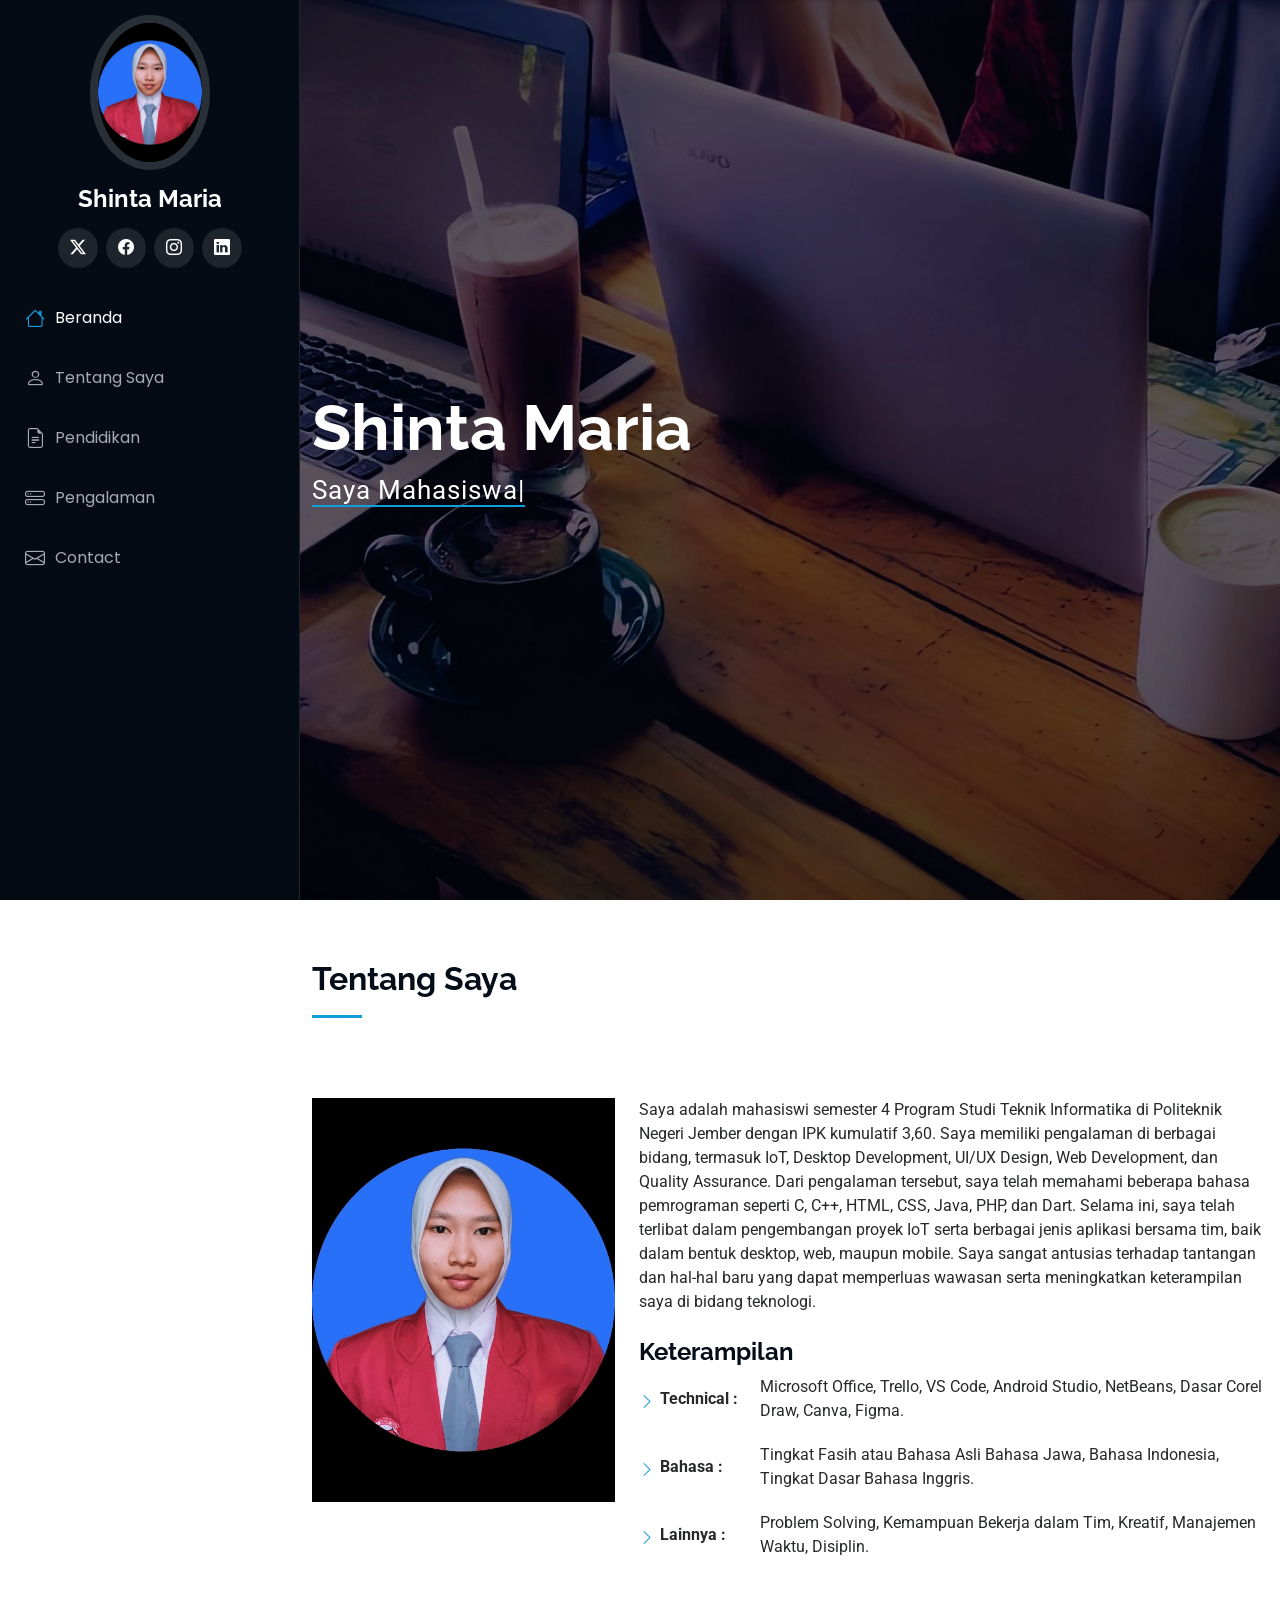
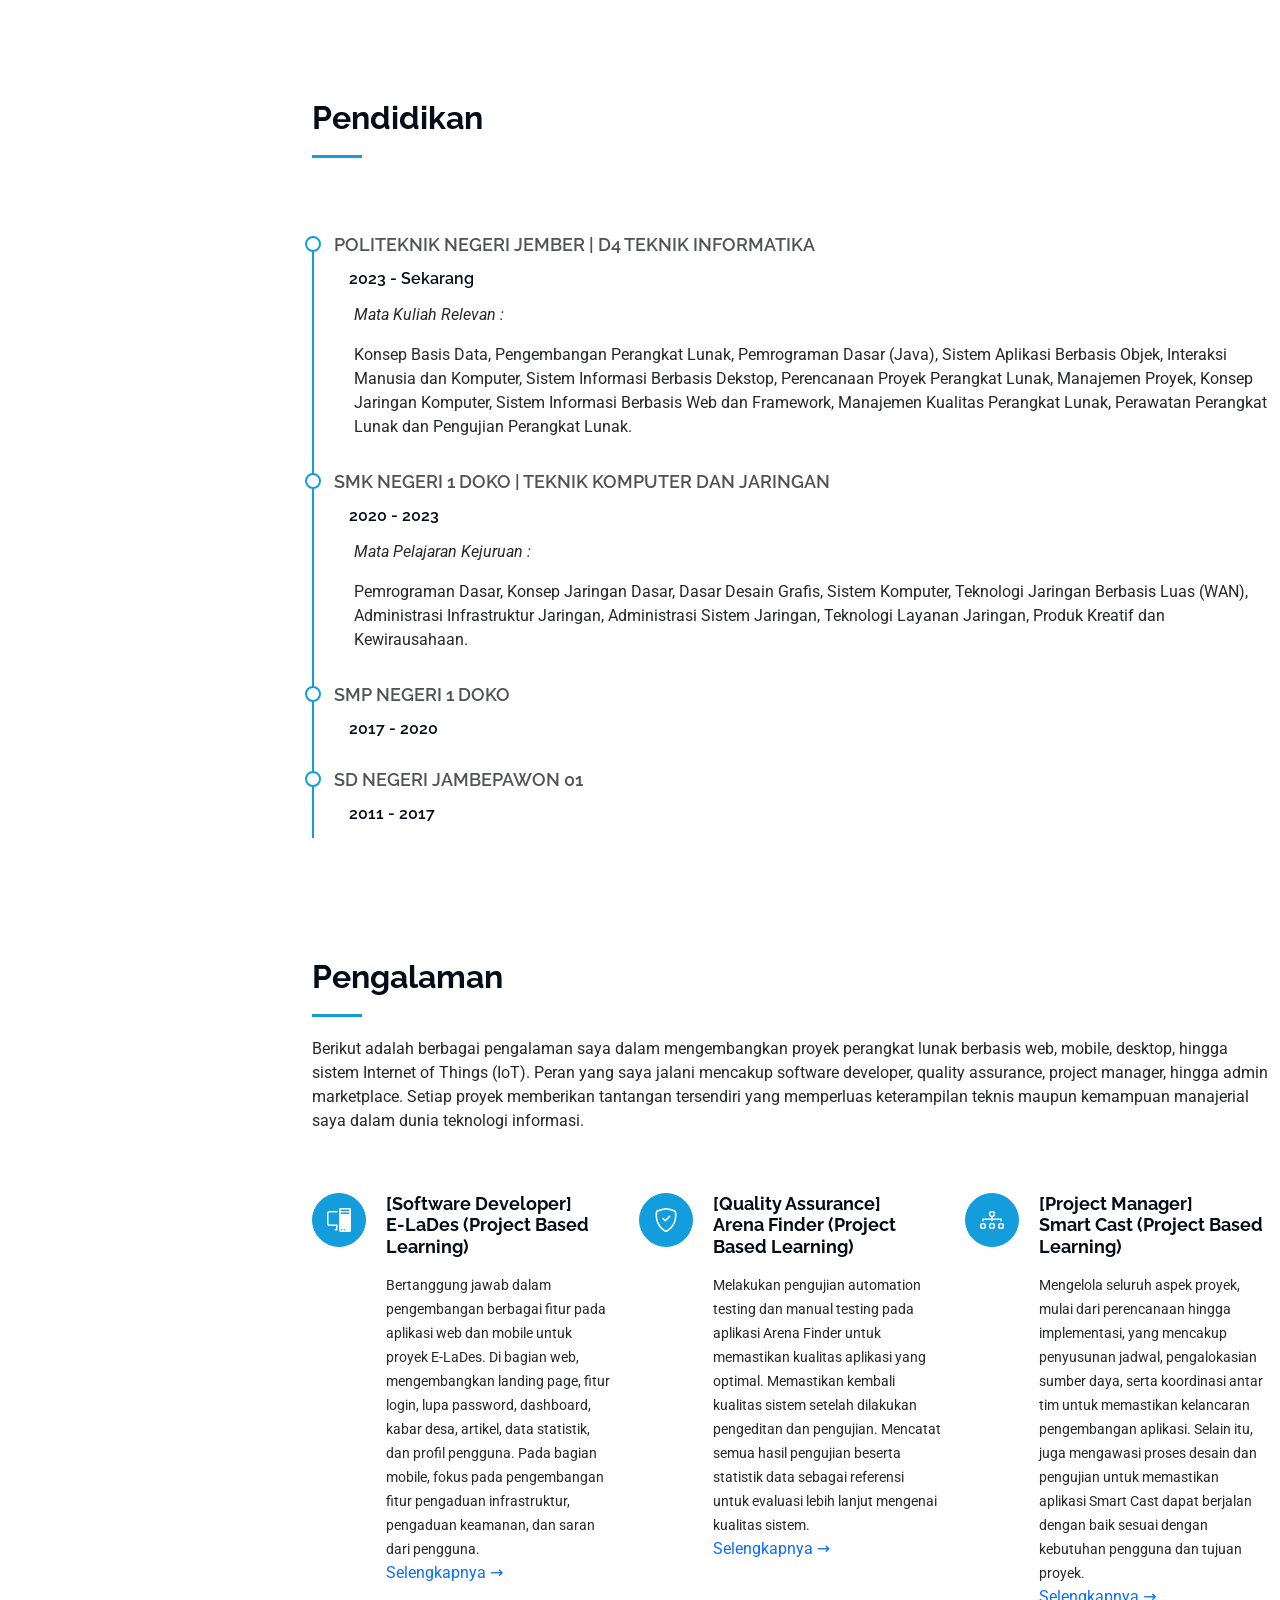
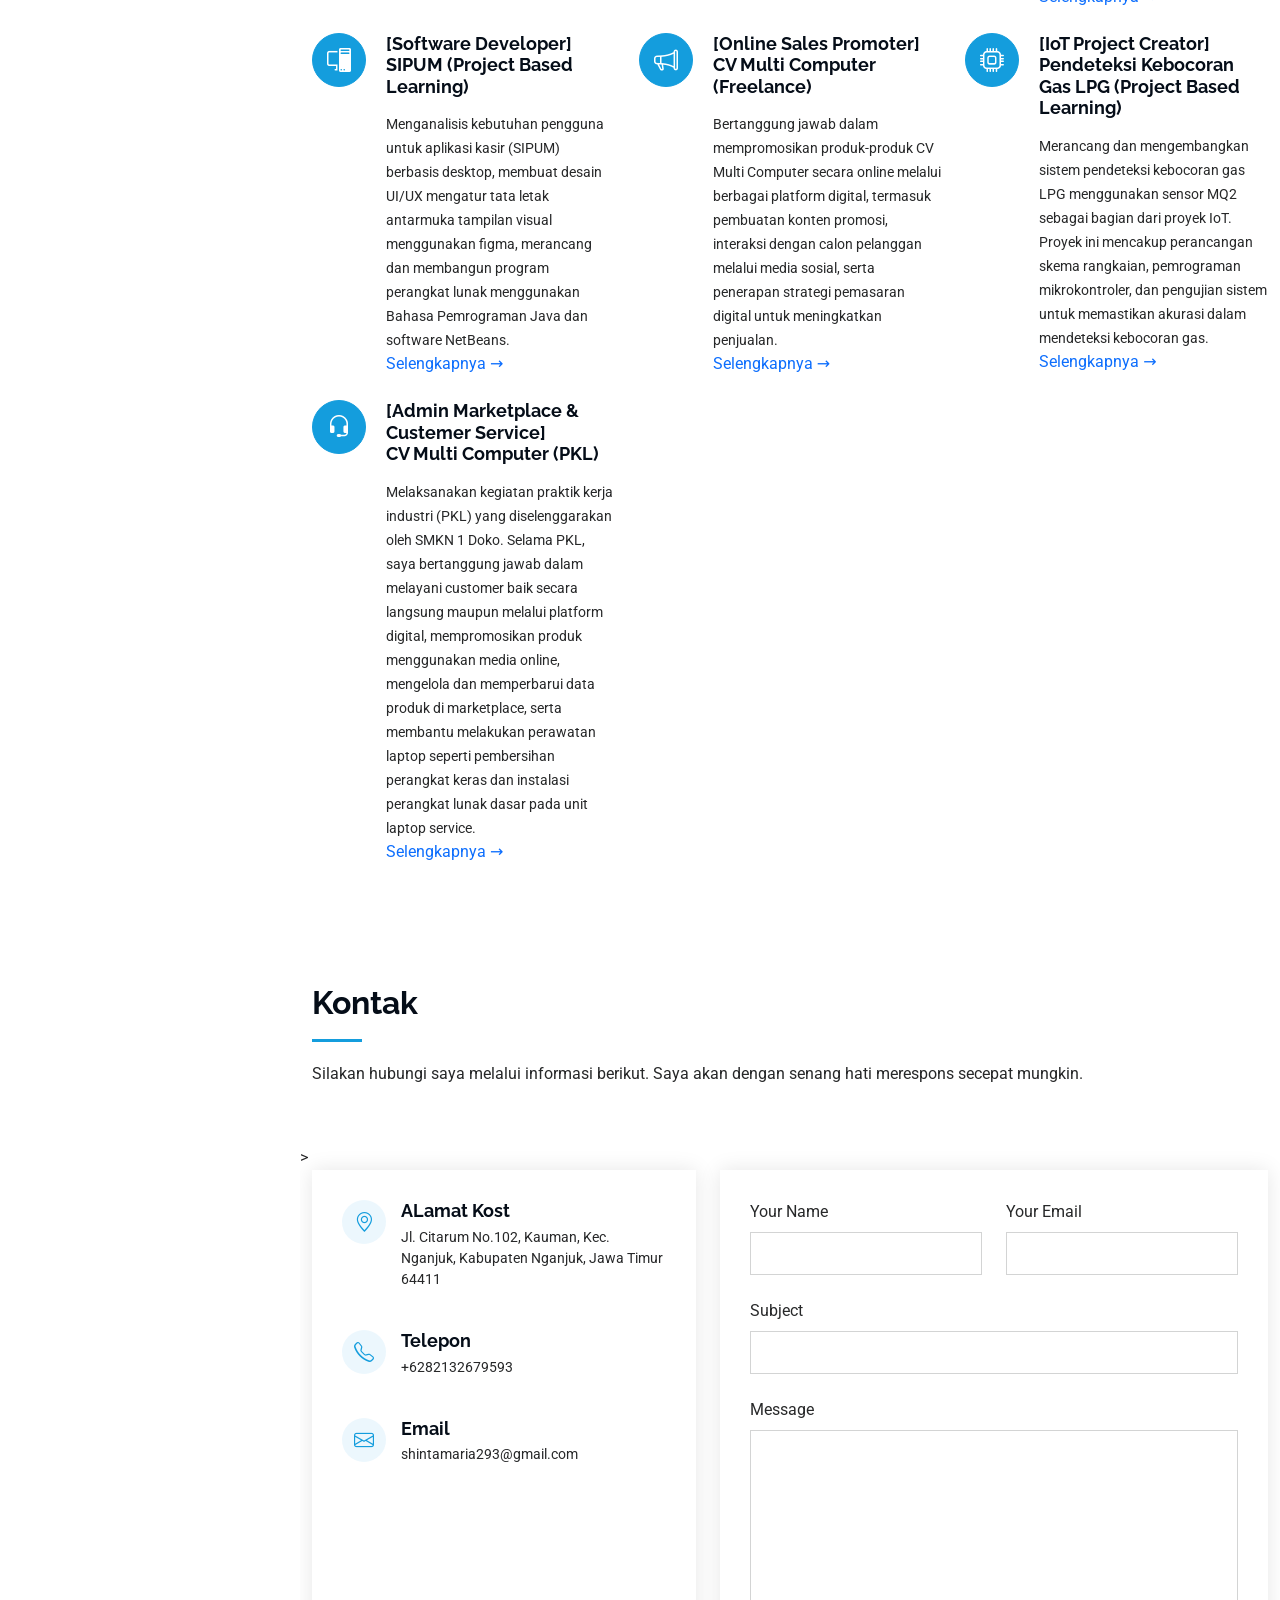
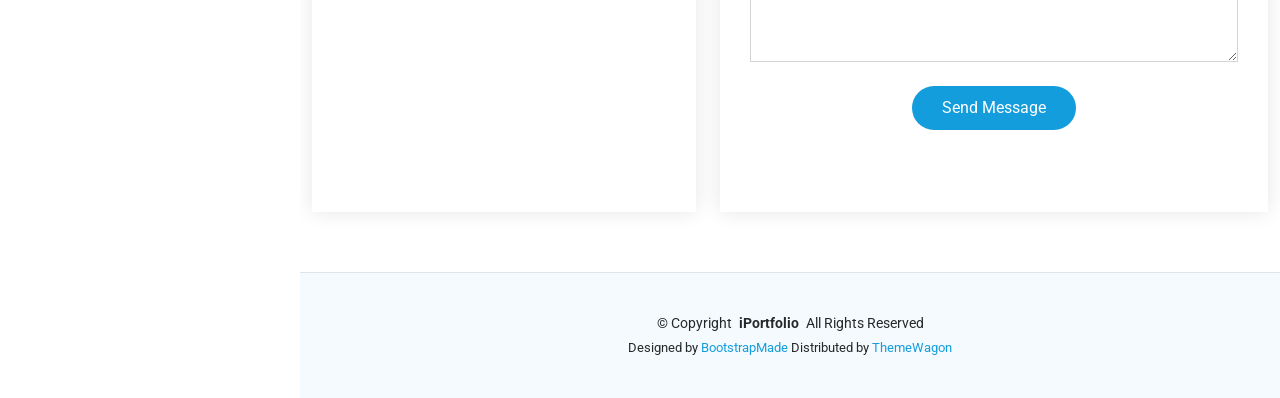
==== commit 2f3e1644: "Update index.html" ====
--- a/Portofolio_Shinta/index.html
+++ b/Portofolio_Shinta/index.html
@@ -244,7 +244,7 @@
       <!-- Section Title -->
       <div class="container section-title" data-aos="fade-up">
         <h2>Pengalaman</h2>
-        <p>Magnam dolores commodi suscipit. Necessitatibus eius consequatur ex aliquid fuga eum quidem. Sit sint consectetur velit. Quisquam quos quisquam cupiditate. Et nemo qui impedit suscipit alias ea. Quia fugiat sit in iste officiis commodi quidem hic quas.</p>
+        <p>Berikut adalah berbagai pengalaman saya dalam mengembangkan proyek perangkat lunak berbasis web, mobile, desktop, hingga sistem Internet of Things (IoT). Peran yang saya jalani mencakup software developer, quality assurance, project manager, hingga admin marketplace. Setiap proyek memberikan tantangan tersendiri yang memperluas keterampilan teknis maupun kemampuan manajerial saya dalam dunia teknologi informasi.</p>
       </div><!-- End Section Title -->
 
       <div class="container">
@@ -252,11 +252,11 @@
         <div class="row gy-4">
 
           <div class="col-lg-4 col-md-6 service-item d-flex" data-aos="fade-up" data-aos-delay="100">
-            <div class="icon flex-shrink-0"><i class="bi bi-briefcase"></i></div>
-            <div>
-              <h4 class="title">Software Developer</h4>
-              <p class="description">
-                Voluptatum deleniti atque corrupti quos dolores et quas molestias excepturi sint occaecati cupiditate non provident
+            <div class="icon flex-shrink-0"><i class="bi-pc-display"></i></div>
+            <div>
+              <h4 class="title">[Software Developer]<br>E-LaDes (Project Based Learning)</h4>
+              <p class="description">
+                Bertanggung jawab dalam pengembangan berbagai fitur pada aplikasi web dan mobile untuk proyek E-LaDes. Di bagian web, mengembangkan landing page, fitur login, lupa password, dashboard, kabar desa, artikel, data statistik, dan profil pengguna. Pada bagian mobile, fokus pada pengembangan fitur pengaduan infrastruktur, pengaduan keamanan, dan saran dari pengguna.
               </p>
               <a href="portfolio-details.html" class="read-more">Selengkapnya &rarr;</a>
             </div>
@@ -265,66 +265,66 @@
           <!-- End Service Item -->
 
           <div class="col-lg-4 col-md-6 service-item d-flex" data-aos="fade-up" data-aos-delay="100">
-            <div class="icon flex-shrink-0"><i class="bi bi-briefcase"></i></div>
-            <div>
-              <h4 class="title">Quality Assurance</h4>
-              <p class="description">
-                Voluptatum deleniti atque corrupti quos dolores et quas molestias excepturi sint occaecati cupiditate non provident
+            <div class="icon flex-shrink-0"><i class="bi-shield-check"></i></div>
+            <div>
+              <h4 class="title">[Quality Assurance]<br>Arena Finder (Project Based Learning)</h4>
+              <p class="description">
+                Melakukan pengujian automation testing dan manual testing pada aplikasi Arena Finder untuk memastikan kualitas aplikasi yang optimal. Memastikan kembali kualitas sistem setelah dilakukan pengeditan dan pengujian. Mencatat semua hasil pengujian beserta statistik data sebagai referensi untuk evaluasi lebih lanjut mengenai kualitas sistem.
               </p>
               <a href="portfolio-details.html" class="read-more">Selengkapnya &rarr;</a>
             </div>
           </div><!-- End Service Item -->
 
           <div class="col-lg-4 col-md-6 service-item d-flex" data-aos="fade-up" data-aos-delay="100">
-            <div class="icon flex-shrink-0"><i class="bi bi-briefcase"></i></div>
-            <div>
-              <h4 class="title">Project Manager </h4>
-              <p class="description">
-                Voluptatum deleniti atque corrupti quos dolores et quas molestias excepturi sint occaecati cupiditate non provident
+            <div class="icon flex-shrink-0"><i class="bi bi-diagram-3"></i></div>
+            <div>
+              <h4 class="title">[Project Manager]<br>Smart Cast (Project Based Learning) </h4>
+              <p class="description">
+                Mengelola seluruh aspek proyek, mulai dari perencanaan hingga implementasi, yang mencakup penyusunan jadwal, pengalokasian sumber daya, serta koordinasi antar tim untuk memastikan kelancaran pengembangan aplikasi. Selain itu, juga mengawasi proses desain dan pengujian untuk memastikan aplikasi Smart Cast dapat berjalan dengan baik sesuai dengan kebutuhan pengguna dan tujuan proyek.
               </p>
               <a href="portfolio-details.html" class="read-more">Selengkapnya &rarr;</a>
             </div>
           </div><!-- End Service Item -->
 
           <div class="col-lg-4 col-md-6 service-item d-flex" data-aos="fade-up" data-aos-delay="100">
-            <div class="icon flex-shrink-0"><i class="bi bi-briefcase"></i></div>
-            <div>
-              <h4 class="title">Software Developer</h4>
-              <p class="description">
-                Voluptatum deleniti atque corrupti quos dolores et quas molestias excepturi sint occaecati cupiditate non provident
+            <div class="icon flex-shrink-0"><i class="bi-pc-display"></i></div>
+            <div>
+              <h4 class="title">[Software Developer] <br>SIPUM (Project Based Learning)</h4>
+              <p class="description">
+                Menganalisis kebutuhan pengguna untuk aplikasi kasir (SIPUM) berbasis desktop, membuat desain UI/UX mengatur tata letak antarmuka tampilan visual menggunakan figma, merancang dan membangun program perangkat lunak menggunakan Bahasa Pemrograman Java dan software NetBeans.
+              </p>
+              <a href="sipum.html" class="read-more">Selengkapnya &rarr;</a>
+            </div>
+          </div><!-- End Service Item --><!-- End Service Item -->
+
+          <div class="col-lg-4 col-md-6 service-item d-flex" data-aos="fade-up" data-aos-delay="100">
+            <div class="icon flex-shrink-0"><i class="bi bi-megaphone"></i></div>
+            <div>
+              <h4 class="title">[Online Sales Promoter]<br>CV Multi Computer (Freelance)</h4>
+              <p class="description">
+                Bertanggung jawab dalam mempromosikan produk-produk CV Multi Computer secara online melalui berbagai platform digital, termasuk pembuatan konten promosi, interaksi dengan calon pelanggan melalui media sosial, serta penerapan strategi pemasaran digital untuk meningkatkan penjualan.
               </p>
               <a href="portfolio-details.html" class="read-more">Selengkapnya &rarr;</a>
             </div>
-          </div><!-- End Service Item --><!-- End Service Item -->
-
-          <div class="col-lg-4 col-md-6 service-item d-flex" data-aos="fade-up" data-aos-delay="100">
-            <div class="icon flex-shrink-0"><i class="bi bi-briefcase"></i></div>
-            <div>
-              <h4 class="title">Online Sales Promoter</h4>
-              <p class="description">
-                Voluptatum deleniti atque corrupti quos dolores et quas molestias excepturi sint occaecati cupiditate non provident
-              </p>
-              <a href="portfolio-details.html" class="read-more">Selengkapnya &rarr;</a>
-            </div>
           </div><!-- End Service Item -->
 
           <div class="col-lg-4 col-md-6 service-item d-flex" data-aos="fade-up" data-aos-delay="100">
-            <div class="icon flex-shrink-0"><i class="bi bi-briefcase"></i></div>
-            <div>
-              <h4 class="title">IoT Project Creator </h4>
-              <p class="description">
-                Voluptatum deleniti atque corrupti quos dolores et quas molestias excepturi sint occaecati cupiditate non provident
-              </p>
-              <a href="portfolio-details.html" class="read-more">Selengkapnya &rarr;</a>
+            <div class="icon flex-shrink-0"><i class="bi bi-cpu"></i></div>
+            <div>
+              <h4 class="title">[IoT Project Creator]<br>Pendeteksi Kebocoran Gas LPG (Project Based Learning) </h4>
+              <p class="description">
+                Merancang dan mengembangkan sistem pendeteksi kebocoran gas LPG menggunakan sensor MQ2 sebagai bagian dari proyek IoT. Proyek ini mencakup perancangan skema rangkaian, pemrograman mikrokontroler, dan pengujian sistem untuk memastikan akurasi dalam mendeteksi kebocoran gas.
+              </p>
+              <a href="iot.html" class="read-more">Selengkapnya &rarr;</a>
             </div>
           </div><!-- End Service Item -->
 
           <div class="col-lg-4 col-md-6 service-item d-flex" data-aos="fade-up" data-aos-delay="100">
-            <div class="icon flex-shrink-0"><i class="bi bi-briefcase"></i></div>
-            <div>
-              <h4 class="title">Admin Marketplace & Custemer Service </h4>
-              <p class="description">
-                Voluptatum deleniti atque corrupti quos dolores et quas molestias excepturi sint occaecati cupiditate non provident
+            <div class="icon flex-shrink-0"><i class="bi bi-headset"></i></div>
+            <div>
+              <h4 class="title">[Admin Marketplace & Custemer Service]<br>CV Multi Computer (PKL) </h4>
+              <p class="description">
+                Melaksanakan kegiatan praktik kerja industri (PKL) yang diselenggarakan oleh SMKN 1 Doko. Selama PKL, saya bertanggung jawab dalam melayani customer baik secara langsung maupun melalui platform digital, mempromosikan produk menggunakan media online, mengelola dan memperbarui data produk di marketplace, serta membantu melakukan perawatan laptop seperti pembersihan perangkat keras dan instalasi perangkat lunak dasar pada unit laptop service.
               </p>
               <a href="portfolio-details.html" class="read-more">Selengkapnya &rarr;</a>
             </div>
@@ -344,9 +344,9 @@
 
       <!-- Section Title -->
       <div class="container section-title" data-aos="fade-up">
-        <h2>Contact</h2>
-        <p>Necessitatibus eius consequatur ex aliquid fuga eum quidem sint consectetur velit</p>
-      </div><!-- End Section Title -->
+        <h2>Kontak</h2>
+        <p>Silakan hubungi saya melalui informasi berikut. Saya akan dengan senang hati merespons secepat mungkin.</p>
+      </div>><!-- End Section Title -->
 
       <div class="container" data-aos="fade-up" data-aos-delay="100">
 
@@ -358,28 +358,37 @@
               <div class="info-item d-flex" data-aos="fade-up" data-aos-delay="200">
                 <i class="bi bi-geo-alt flex-shrink-0"></i>
                 <div>
-                  <h3>Address</h3>
-                  <p>A108 Adam Street, New York, NY 535022</p>
+                  <h3>ALamat Kost</h3>
+                  <p>Jl. Citarum No.102, Kauman, Kec. Nganjuk, Kabupaten Nganjuk, Jawa Timur 64411</p>
                 </div>
               </div><!-- End Info Item -->
 
               <div class="info-item d-flex" data-aos="fade-up" data-aos-delay="300">
                 <i class="bi bi-telephone flex-shrink-0"></i>
                 <div>
-                  <h3>Call Us</h3>
-                  <p>+1 5589 55488 55</p>
+                  <h3>Telepon</h3>
+                  <p>+6282132679593</p>
                 </div>
               </div><!-- End Info Item -->
 
               <div class="info-item d-flex" data-aos="fade-up" data-aos-delay="400">
                 <i class="bi bi-envelope flex-shrink-0"></i>
                 <div>
-                  <h3>Email Us</h3>
-                  <p>info@example.com</p>
+                  <h3>Email</h3>
+                  <p>shintamaria293@gmail.com</p>
                 </div>
               </div><!-- End Info Item -->
 
-              <iframe src="https://www.google.com/maps/embed?pb=!1m14!1m8!1m3!1d48389.78314118045!2d-74.006138!3d40.710059!3m2!1i1024!2i768!4f13.1!3m3!1m2!1s0x89c25a22a3bda30d%3A0xb89d1fe6bc499443!2sDowntown%20Conference%20Center!5e0!3m2!1sen!2sus!4v1676961268712!5m2!1sen!2sus" frameborder="0" style="border:0; width: 100%; height: 270px;" allowfullscreen="" loading="lazy" referrerpolicy="no-referrer-when-downgrade"></iframe>
+              <iframe 
+              src="https://www.google.com/maps/embed?pb=!1m18!1m12!1m3!1d3954.8111466483733!2d111.89364157389856!3d-7.595522475058042!2m3!1f0!2f0!3f0!3m2!1i1024!2i768!4f13.1!3m3!1m2!1s0x2e784b565d11c2ed%3A0xd29e3cf028e3abd6!2sKost%20Putri%20Nganjuk%20%22Mbak%20Mayang%22!5e0!3m2!1sen!2sid!4v1746062793740!5m2!1sen!2sid" 
+              width="100%" 
+              height="270" 
+              style="border:0;" 
+              allowfullscreen="" 
+              loading="lazy" 
+              referrerpolicy="no-referrer-when-downgrade">
+            </iframe>
+
             </div>
           </div>
 
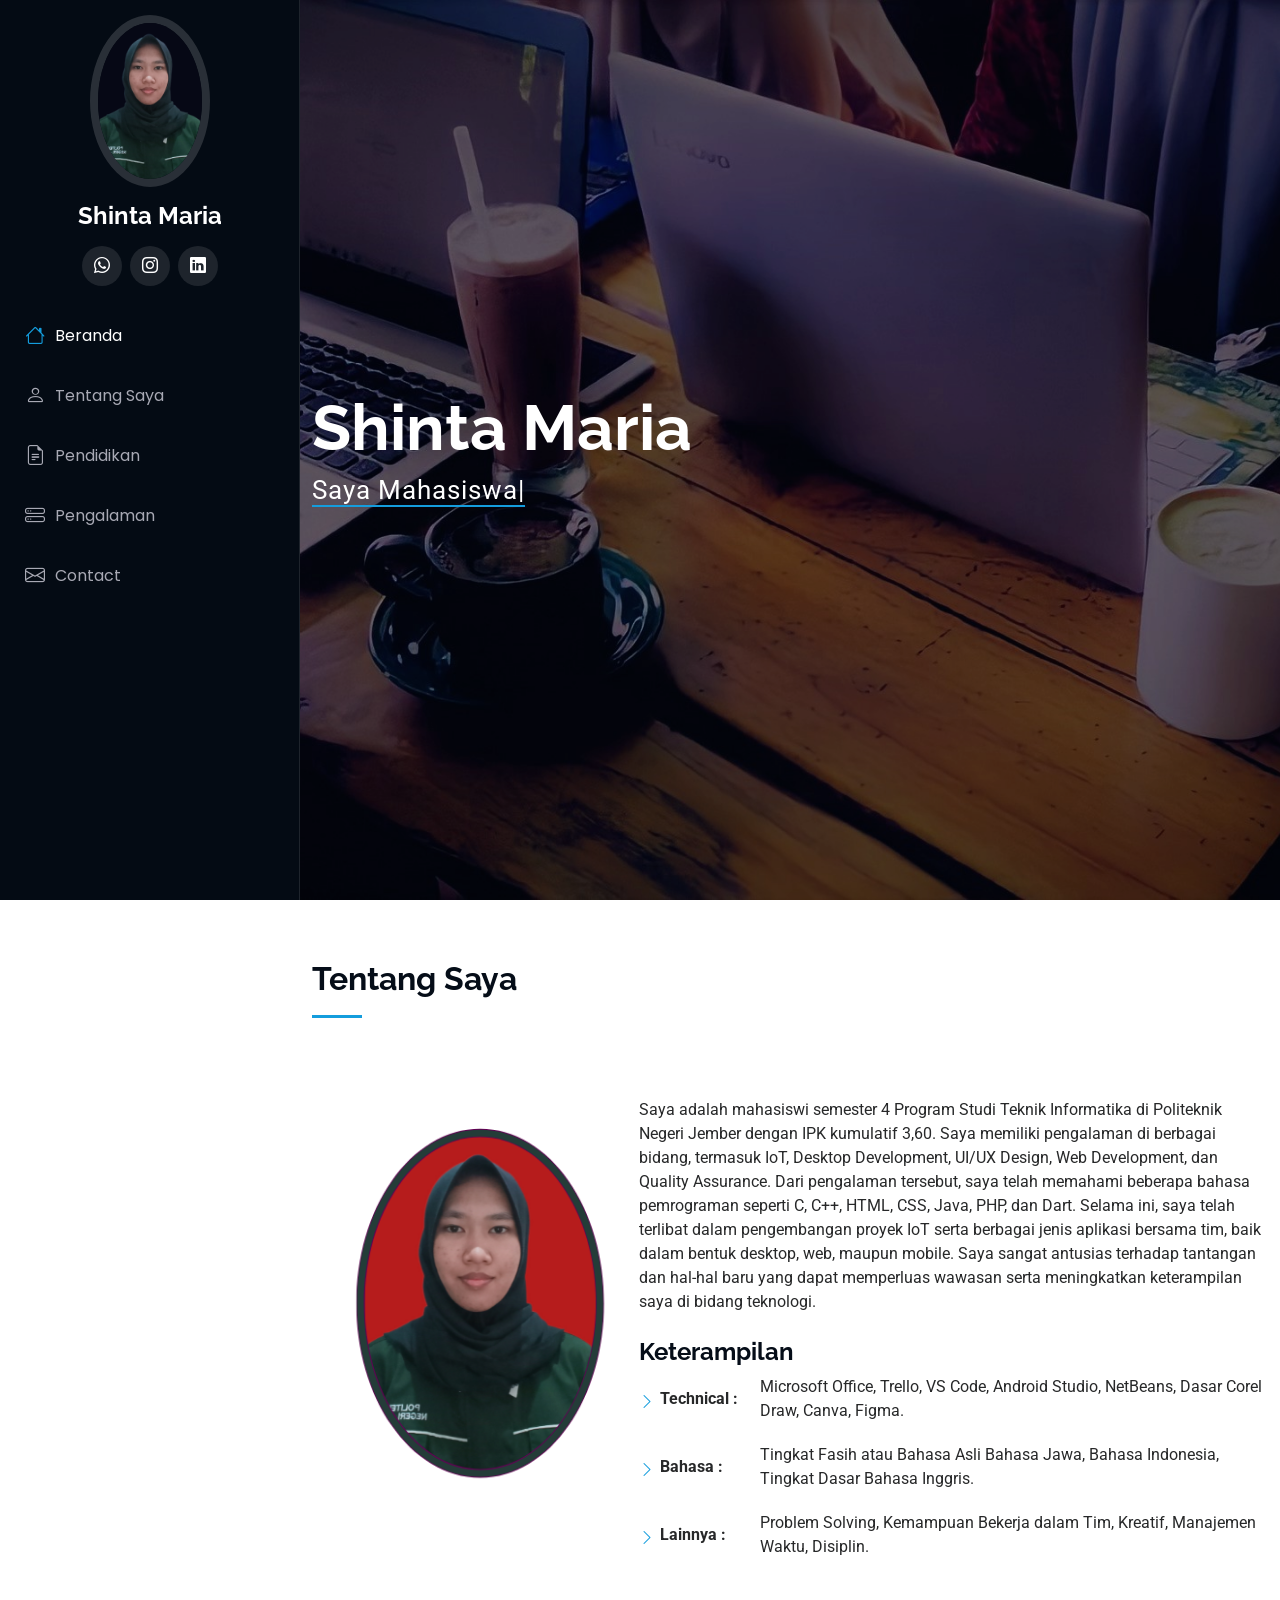
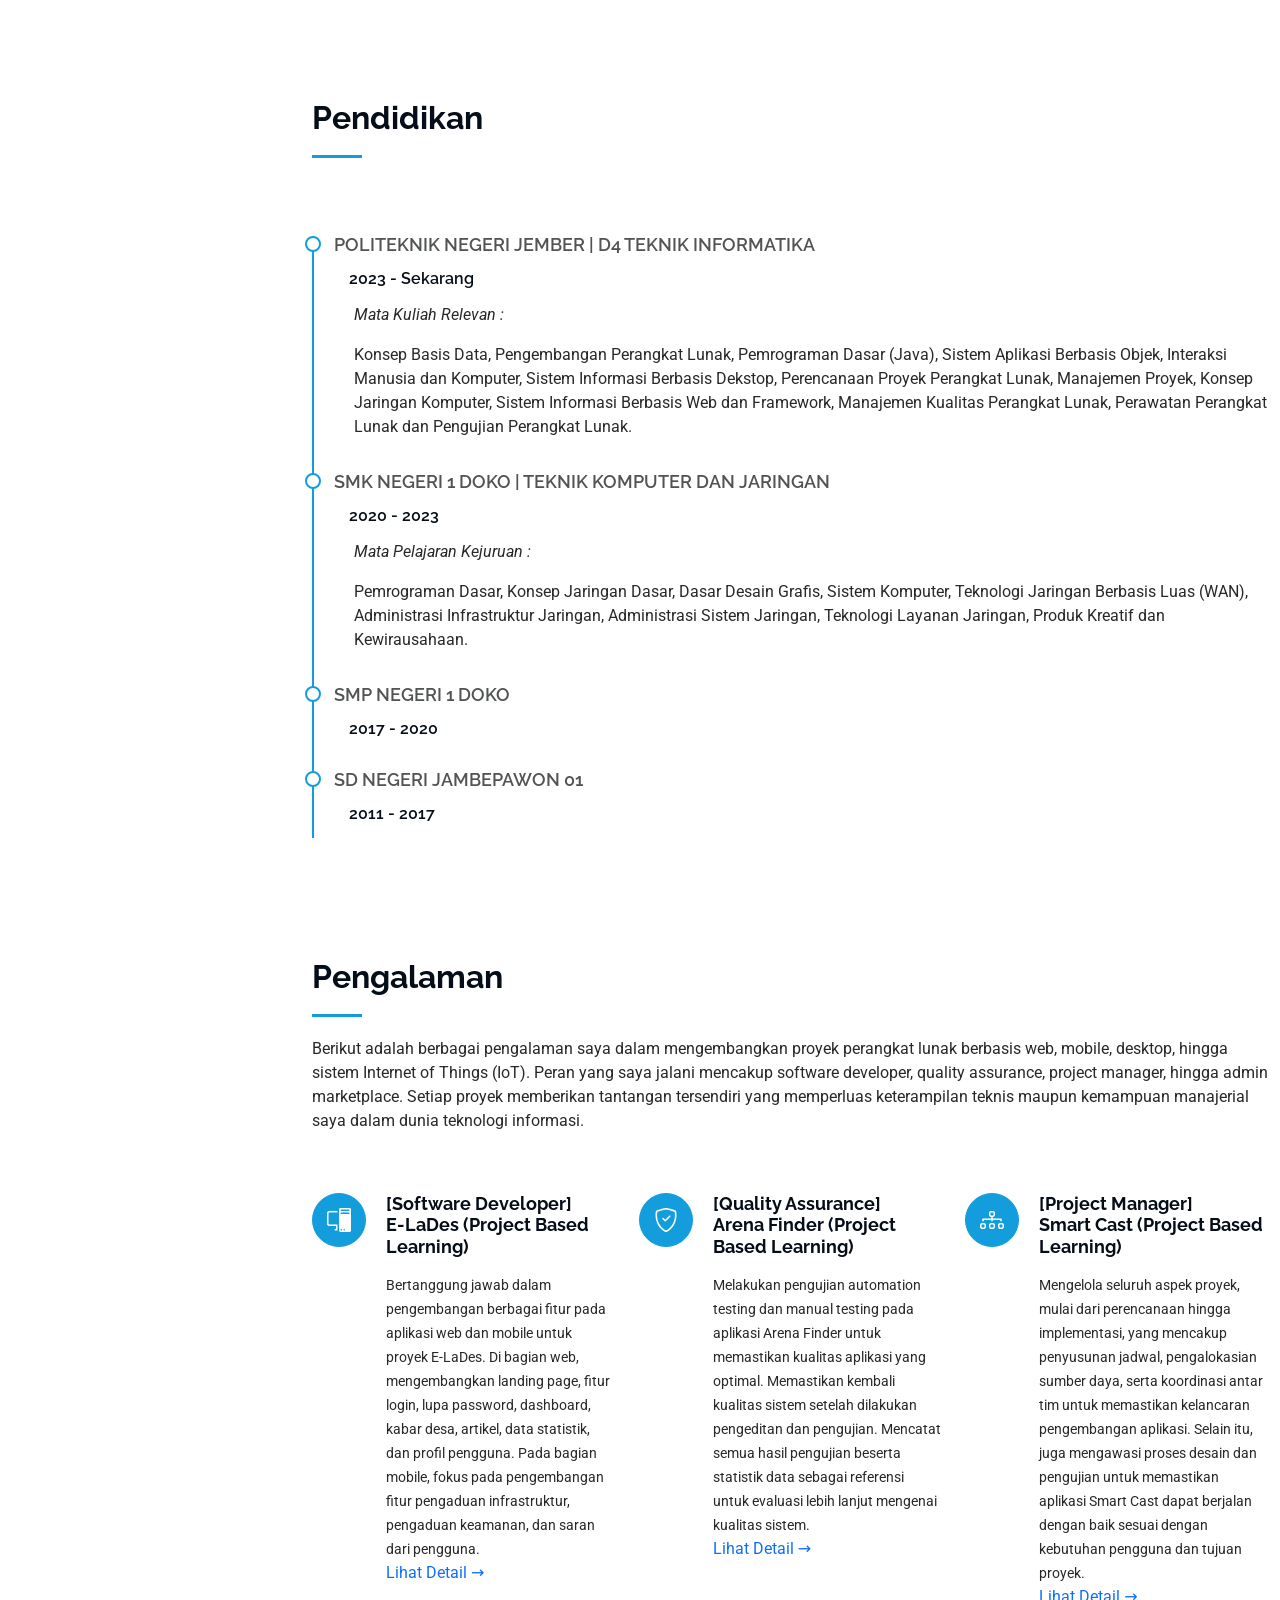
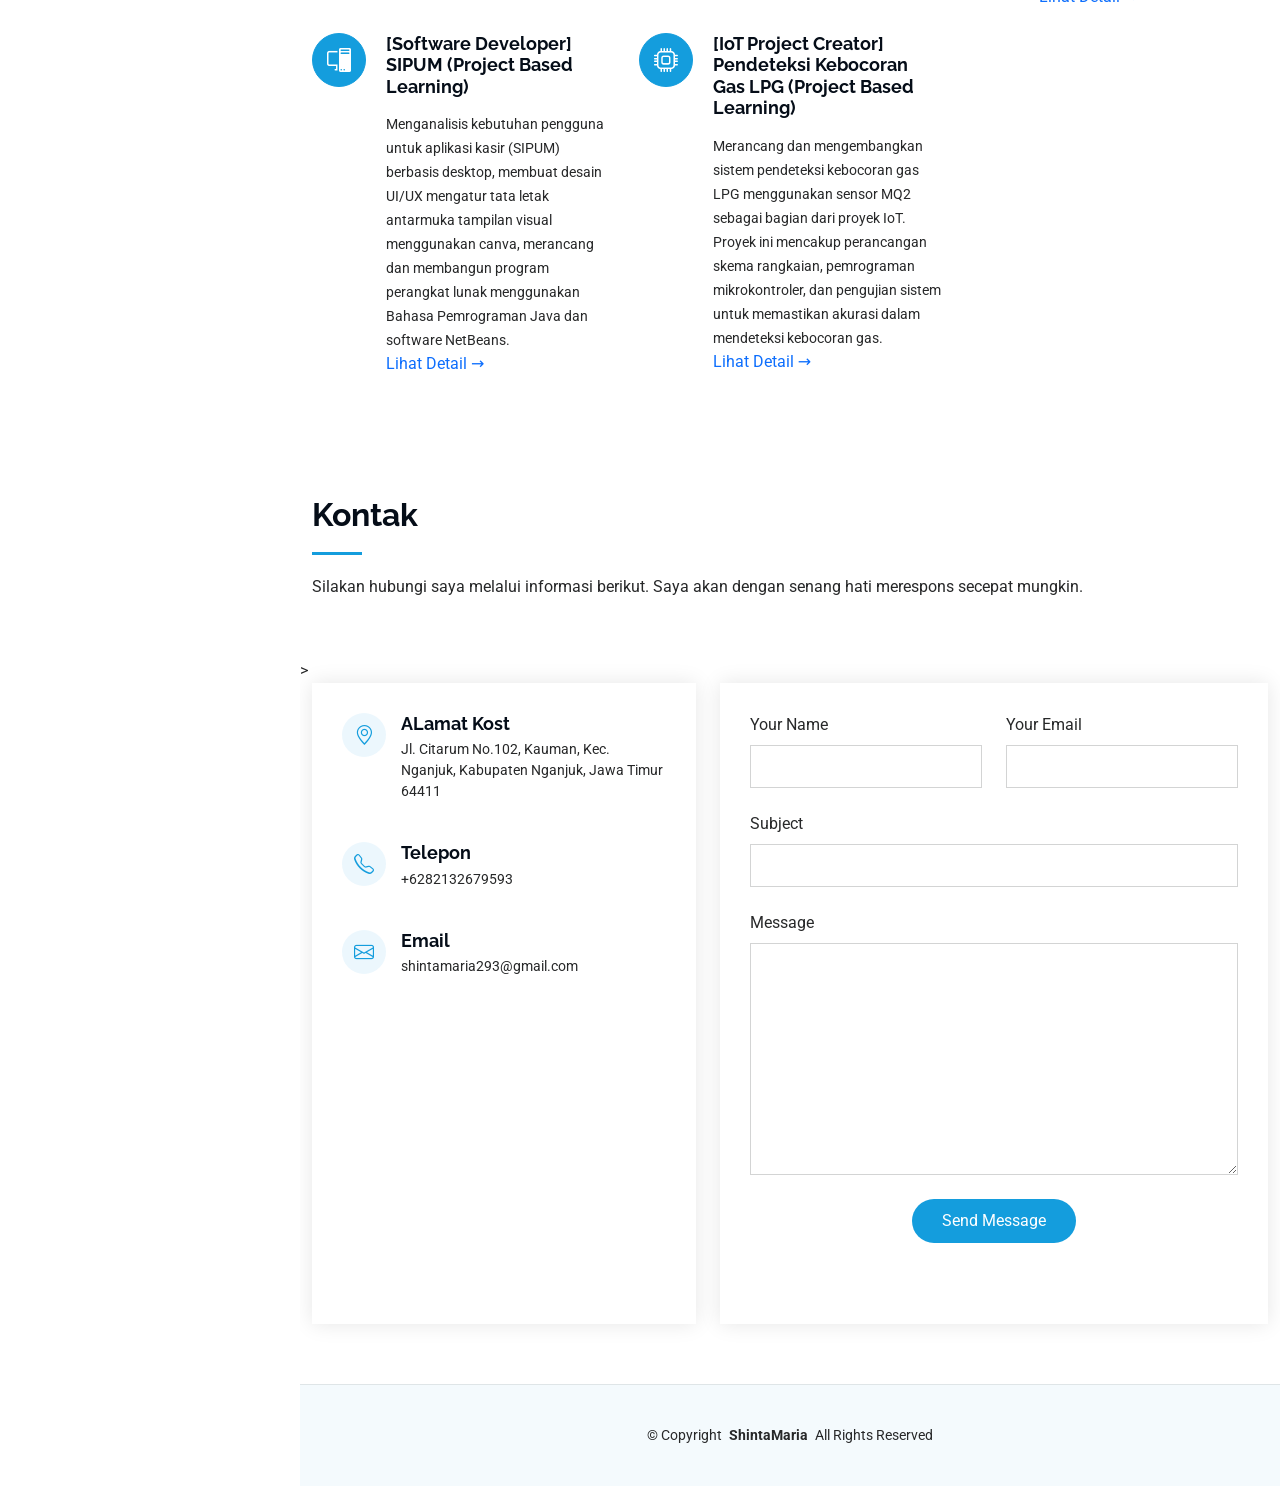
==== commit e39f7fcd: "Update index.html" ====
--- a/Portofolio_Shinta/index.html
+++ b/Portofolio_Shinta/index.html
@@ -4,7 +4,7 @@
 <head>
   <meta charset="utf-8">
   <meta content="width=device-width, initial-scale=1.0" name="viewport">
-  <title>Index - iPortfolio Bootstrap Template</title>
+  <title>Index - CV ShintaMaria</title>
   <meta content="" name="description">
   <meta content="" name="keywords">
 
@@ -52,11 +52,9 @@
     </a>
 
     <div class="social-links text-center">
-      <a href="#" class="twitter"><i class="bi bi-twitter-x"></i></a>
-      <a href="#" class="facebook"><i class="bi bi-facebook"></i></a>
-      <a href="#" class="instagram"><i class="bi bi-instagram"></i></a>
-      <!-- <a href="#" class="google-plus"><i class="bi bi-skype"></i></a> -->
-      <a href="#" class="linkedin"><i class="bi bi-linkedin"></i></a>
+      <a href="https://wa.me/082132679593" class="whatsapp"><i class="bi bi-whatsapp"></i></a>
+      <a href="https://www.instagram.com/shin_tuy174?igsh=MXRqbTJxeG9rMzRyeg==" class="instagram"><i class="bi bi-instagram"></i></a>
+      <a href="www.linkedin.com/in/shinta-maria-8167572b0" class="linkedin"><i class="bi bi-linkedin"></i></a>
     </div>
 
     <nav id="navmenu" class="navmenu">
@@ -98,7 +96,7 @@
 
         <div class="row gy-4 justify-content-center">
           <div class="col-lg-4">
-            <img src="assets/img/profil.jpg" class="img-fluid" alt="">
+            <img src="assets/img/profil3.png" class="img-fluid" alt="">
           </div>
           <div class="col-lg-8 content">
             
@@ -258,7 +256,7 @@
               <p class="description">
                 Bertanggung jawab dalam pengembangan berbagai fitur pada aplikasi web dan mobile untuk proyek E-LaDes. Di bagian web, mengembangkan landing page, fitur login, lupa password, dashboard, kabar desa, artikel, data statistik, dan profil pengguna. Pada bagian mobile, fokus pada pengembangan fitur pengaduan infrastruktur, pengaduan keamanan, dan saran dari pengguna.
               </p>
-              <a href="portfolio-details.html" class="read-more">Selengkapnya &rarr;</a>
+              <a href="elades.html" class="read-more">Lihat Detail &rarr;</a>
             </div>
           </div>
           
@@ -271,7 +269,7 @@
               <p class="description">
                 Melakukan pengujian automation testing dan manual testing pada aplikasi Arena Finder untuk memastikan kualitas aplikasi yang optimal. Memastikan kembali kualitas sistem setelah dilakukan pengeditan dan pengujian. Mencatat semua hasil pengujian beserta statistik data sebagai referensi untuk evaluasi lebih lanjut mengenai kualitas sistem.
               </p>
-              <a href="portfolio-details.html" class="read-more">Selengkapnya &rarr;</a>
+              <a href="arena.html" class="read-more">Lihat Detail &rarr;</a>
             </div>
           </div><!-- End Service Item -->
 
@@ -282,7 +280,7 @@
               <p class="description">
                 Mengelola seluruh aspek proyek, mulai dari perencanaan hingga implementasi, yang mencakup penyusunan jadwal, pengalokasian sumber daya, serta koordinasi antar tim untuk memastikan kelancaran pengembangan aplikasi. Selain itu, juga mengawasi proses desain dan pengujian untuk memastikan aplikasi Smart Cast dapat berjalan dengan baik sesuai dengan kebutuhan pengguna dan tujuan proyek.
               </p>
-              <a href="portfolio-details.html" class="read-more">Selengkapnya &rarr;</a>
+              <a href="SmartCast.html" class="read-more">Lihat Detail &rarr;</a>
             </div>
           </div><!-- End Service Item -->
 
@@ -291,13 +289,13 @@
             <div>
               <h4 class="title">[Software Developer] <br>SIPUM (Project Based Learning)</h4>
               <p class="description">
-                Menganalisis kebutuhan pengguna untuk aplikasi kasir (SIPUM) berbasis desktop, membuat desain UI/UX mengatur tata letak antarmuka tampilan visual menggunakan figma, merancang dan membangun program perangkat lunak menggunakan Bahasa Pemrograman Java dan software NetBeans.
-              </p>
-              <a href="sipum.html" class="read-more">Selengkapnya &rarr;</a>
+                Menganalisis kebutuhan pengguna untuk aplikasi kasir (SIPUM) berbasis desktop, membuat desain UI/UX mengatur tata letak antarmuka tampilan visual menggunakan canva, merancang dan membangun program perangkat lunak menggunakan Bahasa Pemrograman Java dan software NetBeans.
+              </p>
+              <a href="sipum.html" class="read-more">Lihat Detail &rarr;</a>
             </div>
           </div><!-- End Service Item --><!-- End Service Item -->
 
-          <div class="col-lg-4 col-md-6 service-item d-flex" data-aos="fade-up" data-aos-delay="100">
+          <!-- <div class="col-lg-4 col-md-6 service-item d-flex" data-aos="fade-up" data-aos-delay="100">
             <div class="icon flex-shrink-0"><i class="bi bi-megaphone"></i></div>
             <div>
               <h4 class="title">[Online Sales Promoter]<br>CV Multi Computer (Freelance)</h4>
@@ -306,7 +304,7 @@
               </p>
               <a href="portfolio-details.html" class="read-more">Selengkapnya &rarr;</a>
             </div>
-          </div><!-- End Service Item -->
+          </div> -->
 
           <div class="col-lg-4 col-md-6 service-item d-flex" data-aos="fade-up" data-aos-delay="100">
             <div class="icon flex-shrink-0"><i class="bi bi-cpu"></i></div>
@@ -315,11 +313,11 @@
               <p class="description">
                 Merancang dan mengembangkan sistem pendeteksi kebocoran gas LPG menggunakan sensor MQ2 sebagai bagian dari proyek IoT. Proyek ini mencakup perancangan skema rangkaian, pemrograman mikrokontroler, dan pengujian sistem untuk memastikan akurasi dalam mendeteksi kebocoran gas.
               </p>
-              <a href="iot.html" class="read-more">Selengkapnya &rarr;</a>
+              <a href="iot.html" class="read-more">Lihat Detail &rarr;</a>
             </div>
           </div><!-- End Service Item -->
 
-          <div class="col-lg-4 col-md-6 service-item d-flex" data-aos="fade-up" data-aos-delay="100">
+          <!-- <div class="col-lg-4 col-md-6 service-item d-flex" data-aos="fade-up" data-aos-delay="100">
             <div class="icon flex-shrink-0"><i class="bi bi-headset"></i></div>
             <div>
               <h4 class="title">[Admin Marketplace & Custemer Service]<br>CV Multi Computer (PKL) </h4>
@@ -328,7 +326,7 @@
               </p>
               <a href="portfolio-details.html" class="read-more">Selengkapnya &rarr;</a>
             </div>
-          </div><!-- End Service Item -->
+          </div> -->
           
 
         </div>
@@ -440,15 +438,9 @@
 
     <div class="container">
       <div class="copyright text-center ">
-        <p>© <span>Copyright</span> <strong class="px-1 sitename">iPortfolio</strong> <span>All Rights Reserved</span></p>
-      </div>
-      <div class="credits">
-        <!-- All the links in the footer should remain intact. -->
-        <!-- You can delete the links only if you've purchased the pro version. -->
-        <!-- Licensing information: https://bootstrapmade.com/license/ -->
-        <!-- Purchase the pro version with working PHP/AJAX contact form: [buy-url] -->
-        Designed by <a href="https://bootstrapmade.com/">BootstrapMade</a> Distributed by <a href="https://themewagon.com">ThemeWagon</a>
-      </div>
+        <p>© <span>Copyright</span> <strong class="px-1 sitename">ShintaMaria</strong> <span>All Rights Reserved</span></p>
+      </div>
+      
     </div>
 
   </footer>
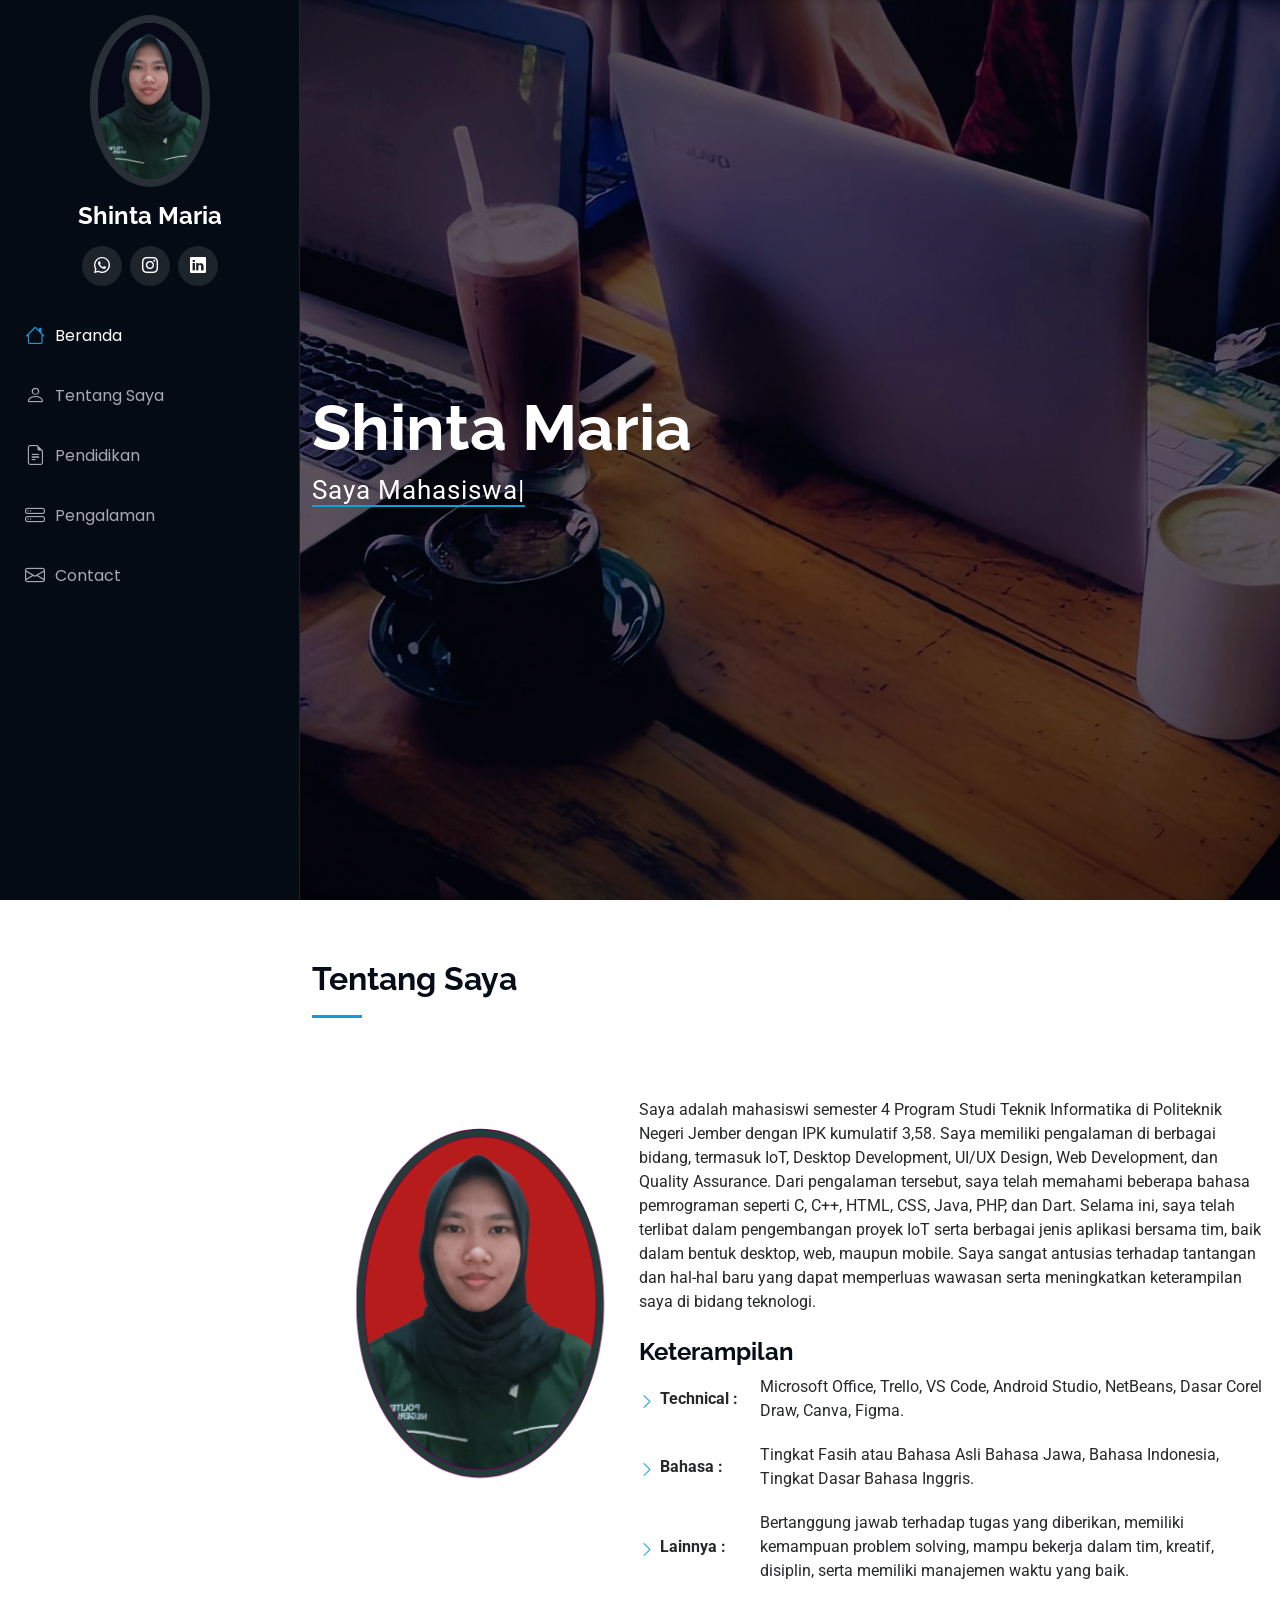
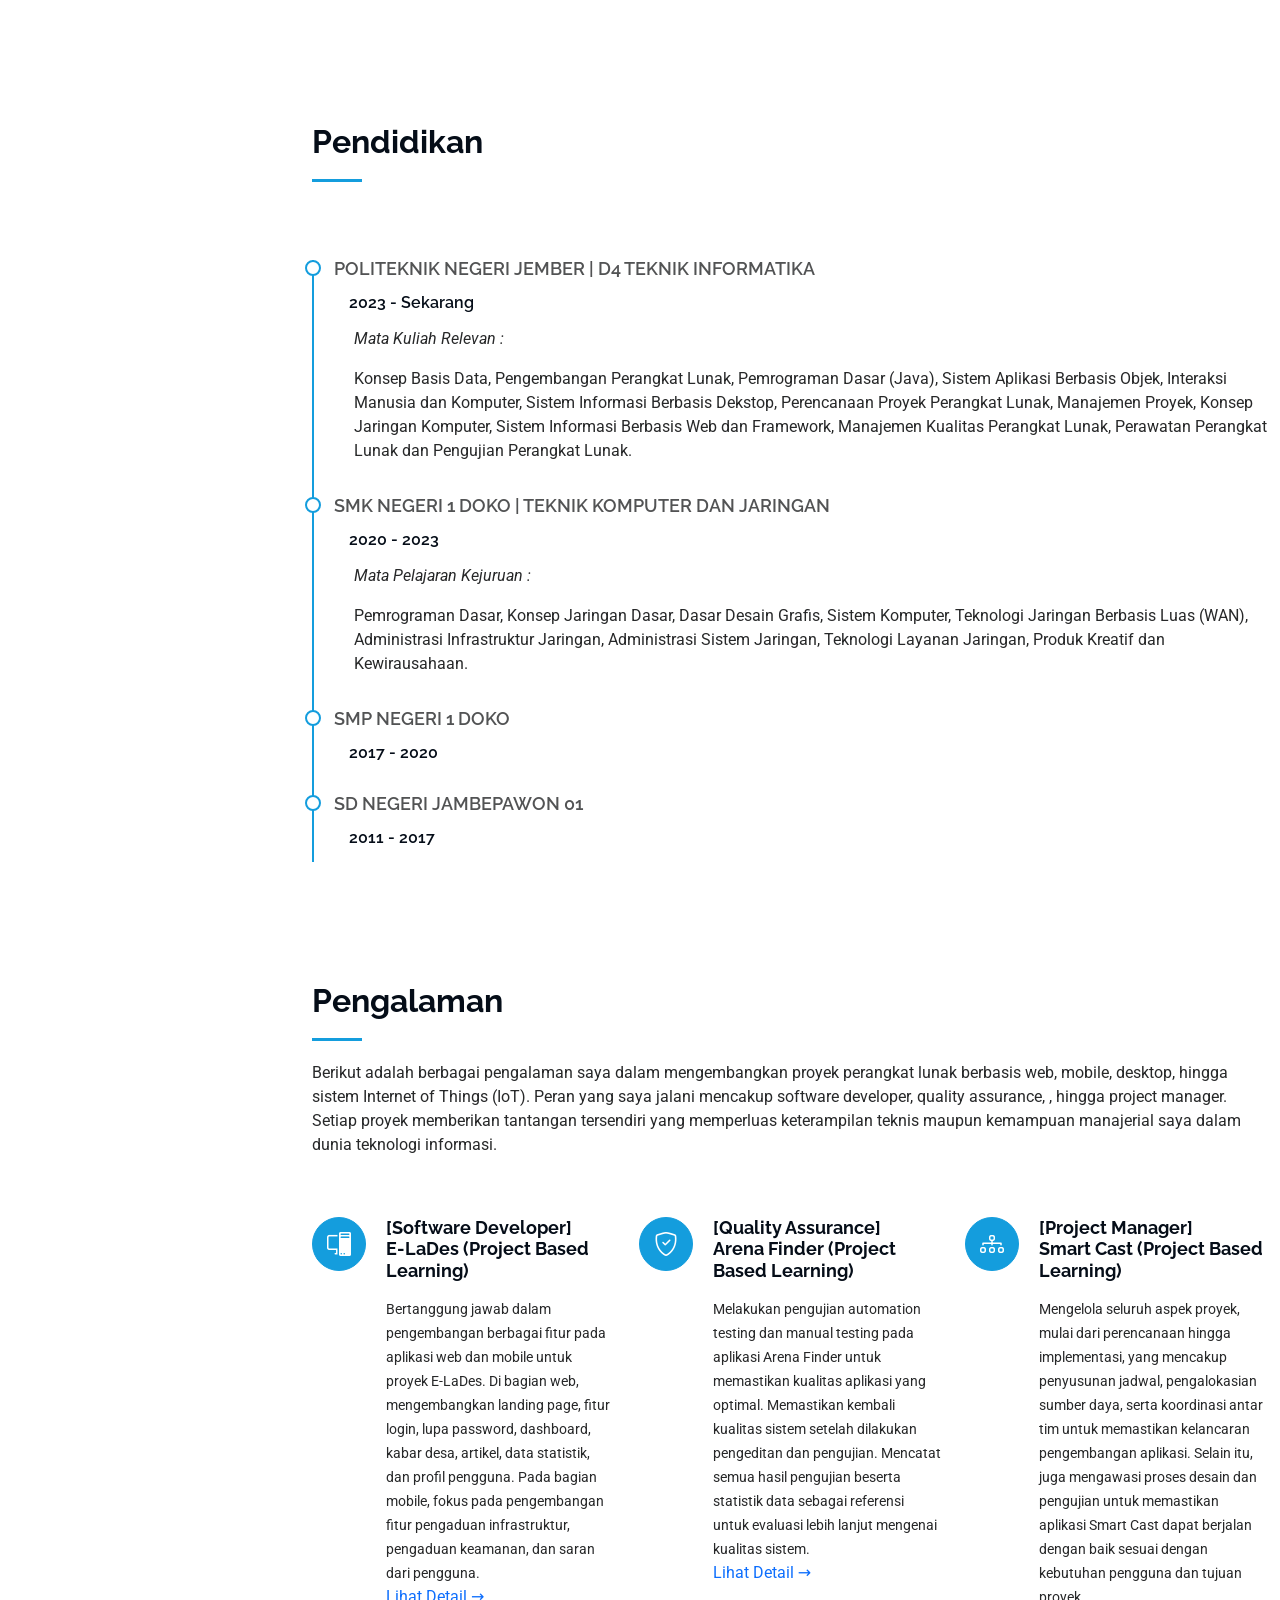
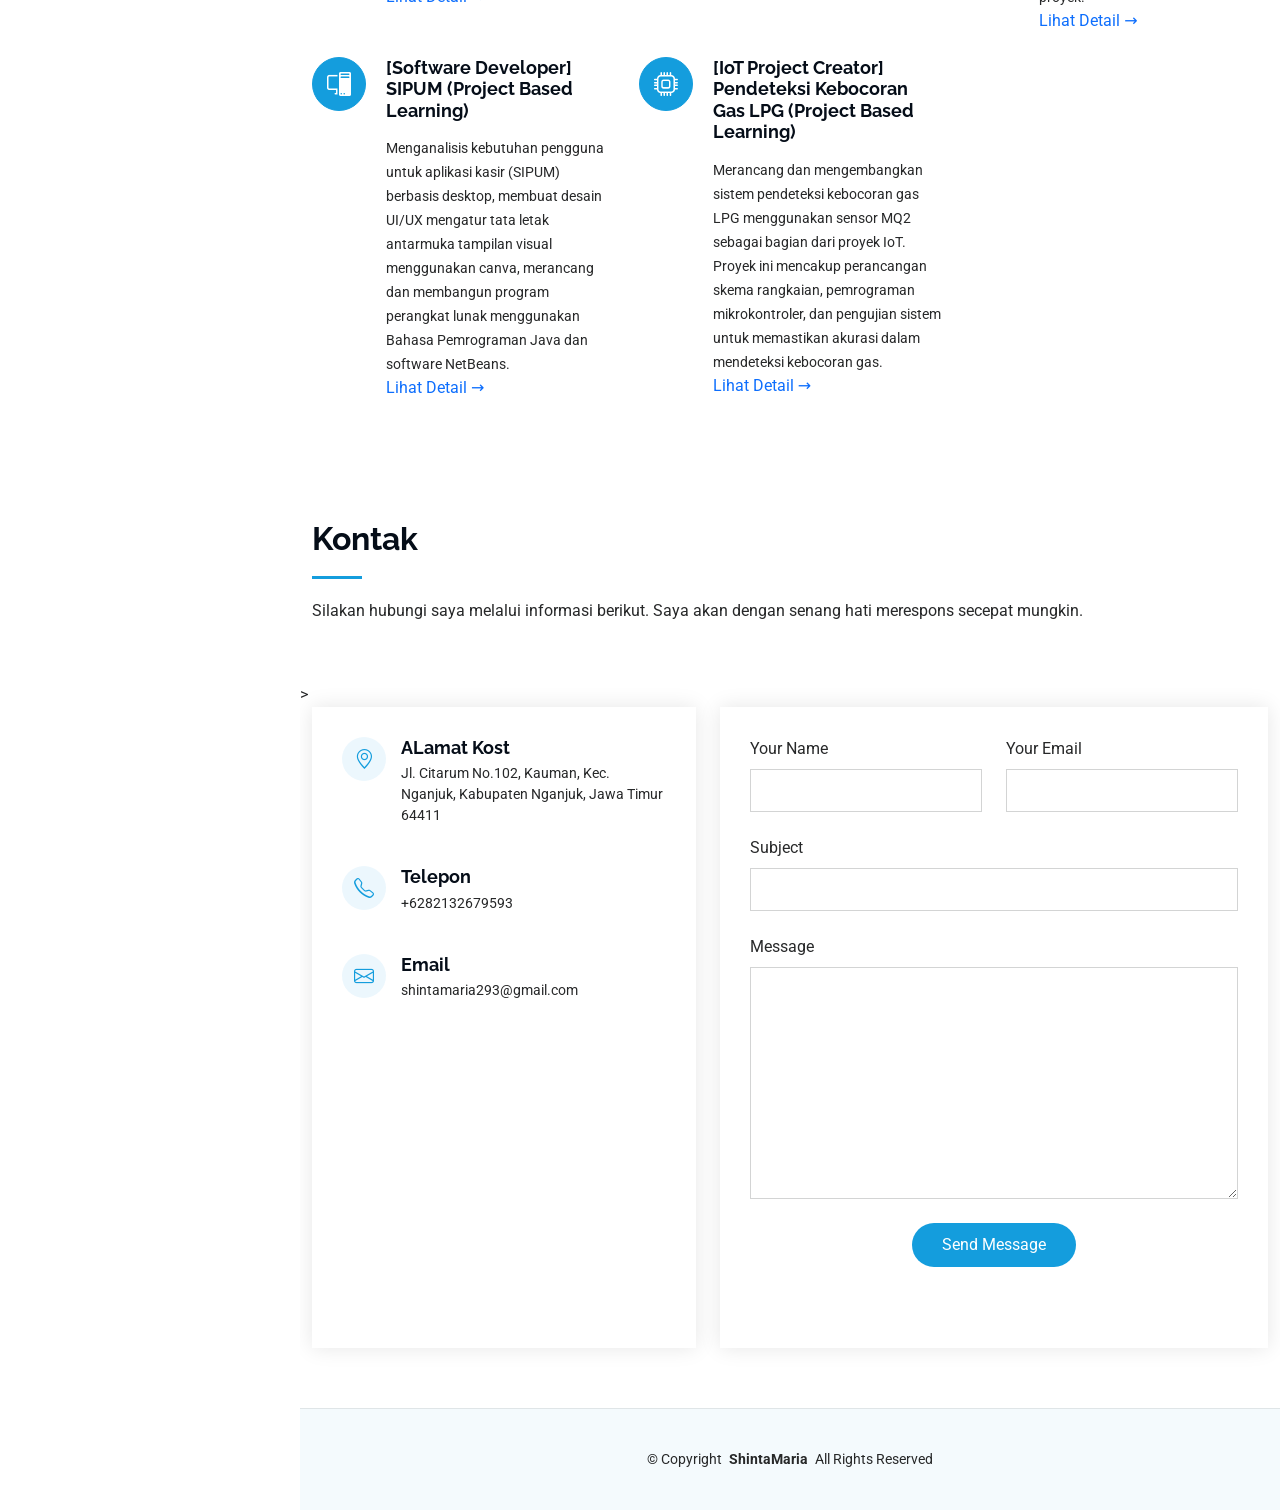
==== commit 07182943: "update" ====
--- a/Portofolio_Shinta/index.html
+++ b/Portofolio_Shinta/index.html
@@ -4,7 +4,7 @@
 <head>
   <meta charset="utf-8">
   <meta content="width=device-width, initial-scale=1.0" name="viewport">
-  <title>Index - CV ShintaMaria</title>
+  <title>CV - ShintaMaria</title>
   <meta content="" name="description">
   <meta content="" name="keywords">
 
@@ -54,7 +54,7 @@
     <div class="social-links text-center">
       <a href="https://wa.me/082132679593" class="whatsapp"><i class="bi bi-whatsapp"></i></a>
       <a href="https://www.instagram.com/shin_tuy174?igsh=MXRqbTJxeG9rMzRyeg==" class="instagram"><i class="bi bi-instagram"></i></a>
-      <a href="www.linkedin.com/in/shinta-maria-8167572b0" class="linkedin"><i class="bi bi-linkedin"></i></a>
+      <a href="https://www.linkedin.com/in/shinta-maria-8167572b0/" class="linkedin"><i class="bi bi-linkedin"></i></a>
     </div>
 
     <nav id="navmenu" class="navmenu">
@@ -101,7 +101,7 @@
           <div class="col-lg-8 content">
             
             
-              Saya adalah mahasiswi semester 4 Program Studi Teknik Informatika di Politeknik Negeri Jember dengan IPK kumulatif 3,60. Saya memiliki pengalaman di berbagai bidang, termasuk IoT, Desktop Development, UI/UX Design, Web Development, dan Quality Assurance. Dari pengalaman tersebut, saya telah memahami beberapa bahasa pemrograman seperti C, C++, HTML, CSS, Java, PHP, dan Dart.  Selama ini, saya telah terlibat dalam pengembangan proyek IoT serta berbagai jenis aplikasi bersama tim, baik dalam bentuk desktop, web, maupun mobile. Saya sangat antusias terhadap tantangan dan hal-hal baru yang dapat memperluas wawasan serta meningkatkan keterampilan saya di bidang teknologi.
+              Saya adalah mahasiswi semester 4 Program Studi Teknik Informatika di Politeknik Negeri Jember dengan IPK kumulatif 3,58. Saya memiliki pengalaman di berbagai bidang, termasuk IoT, Desktop Development, UI/UX Design, Web Development, dan Quality Assurance. Dari pengalaman tersebut, saya telah memahami beberapa bahasa pemrograman seperti C, C++, HTML, CSS, Java, PHP, dan Dart.  Selama ini, saya telah terlibat dalam pengembangan proyek IoT serta berbagai jenis aplikasi bersama tim, baik dalam bentuk desktop, web, maupun mobile. Saya sangat antusias terhadap tantangan dan hal-hal baru yang dapat memperluas wawasan serta meningkatkan keterampilan saya di bidang teknologi.
               <br>
               <br>
             <h2>Keterampilan</h2>
@@ -149,7 +149,7 @@
                   <li>
                     <i class="bi bi-chevron-right"></i>
                     <strong>Lainnya  :</strong>
-                    <span>Problem Solving, Kemampuan Bekerja dalam Tim, Kreatif, Manajemen Waktu, Disiplin.</span>
+                    <span>Bertanggung jawab terhadap tugas yang diberikan, memiliki kemampuan problem solving, mampu bekerja dalam tim, kreatif, disiplin, serta memiliki manajemen waktu yang baik.</span>
                   </li>
                 </ul>
               </div>
@@ -242,7 +242,7 @@
       <!-- Section Title -->
       <div class="container section-title" data-aos="fade-up">
         <h2>Pengalaman</h2>
-        <p>Berikut adalah berbagai pengalaman saya dalam mengembangkan proyek perangkat lunak berbasis web, mobile, desktop, hingga sistem Internet of Things (IoT). Peran yang saya jalani mencakup software developer, quality assurance, project manager, hingga admin marketplace. Setiap proyek memberikan tantangan tersendiri yang memperluas keterampilan teknis maupun kemampuan manajerial saya dalam dunia teknologi informasi.</p>
+        <p>Berikut adalah berbagai pengalaman saya dalam mengembangkan proyek perangkat lunak berbasis web, mobile, desktop, hingga sistem Internet of Things (IoT). Peran yang saya jalani mencakup software developer, quality assurance, , hingga project manager. Setiap proyek memberikan tantangan tersendiri yang memperluas keterampilan teknis maupun kemampuan manajerial saya dalam dunia teknologi informasi.</p>
       </div><!-- End Section Title -->
 
       <div class="container">
